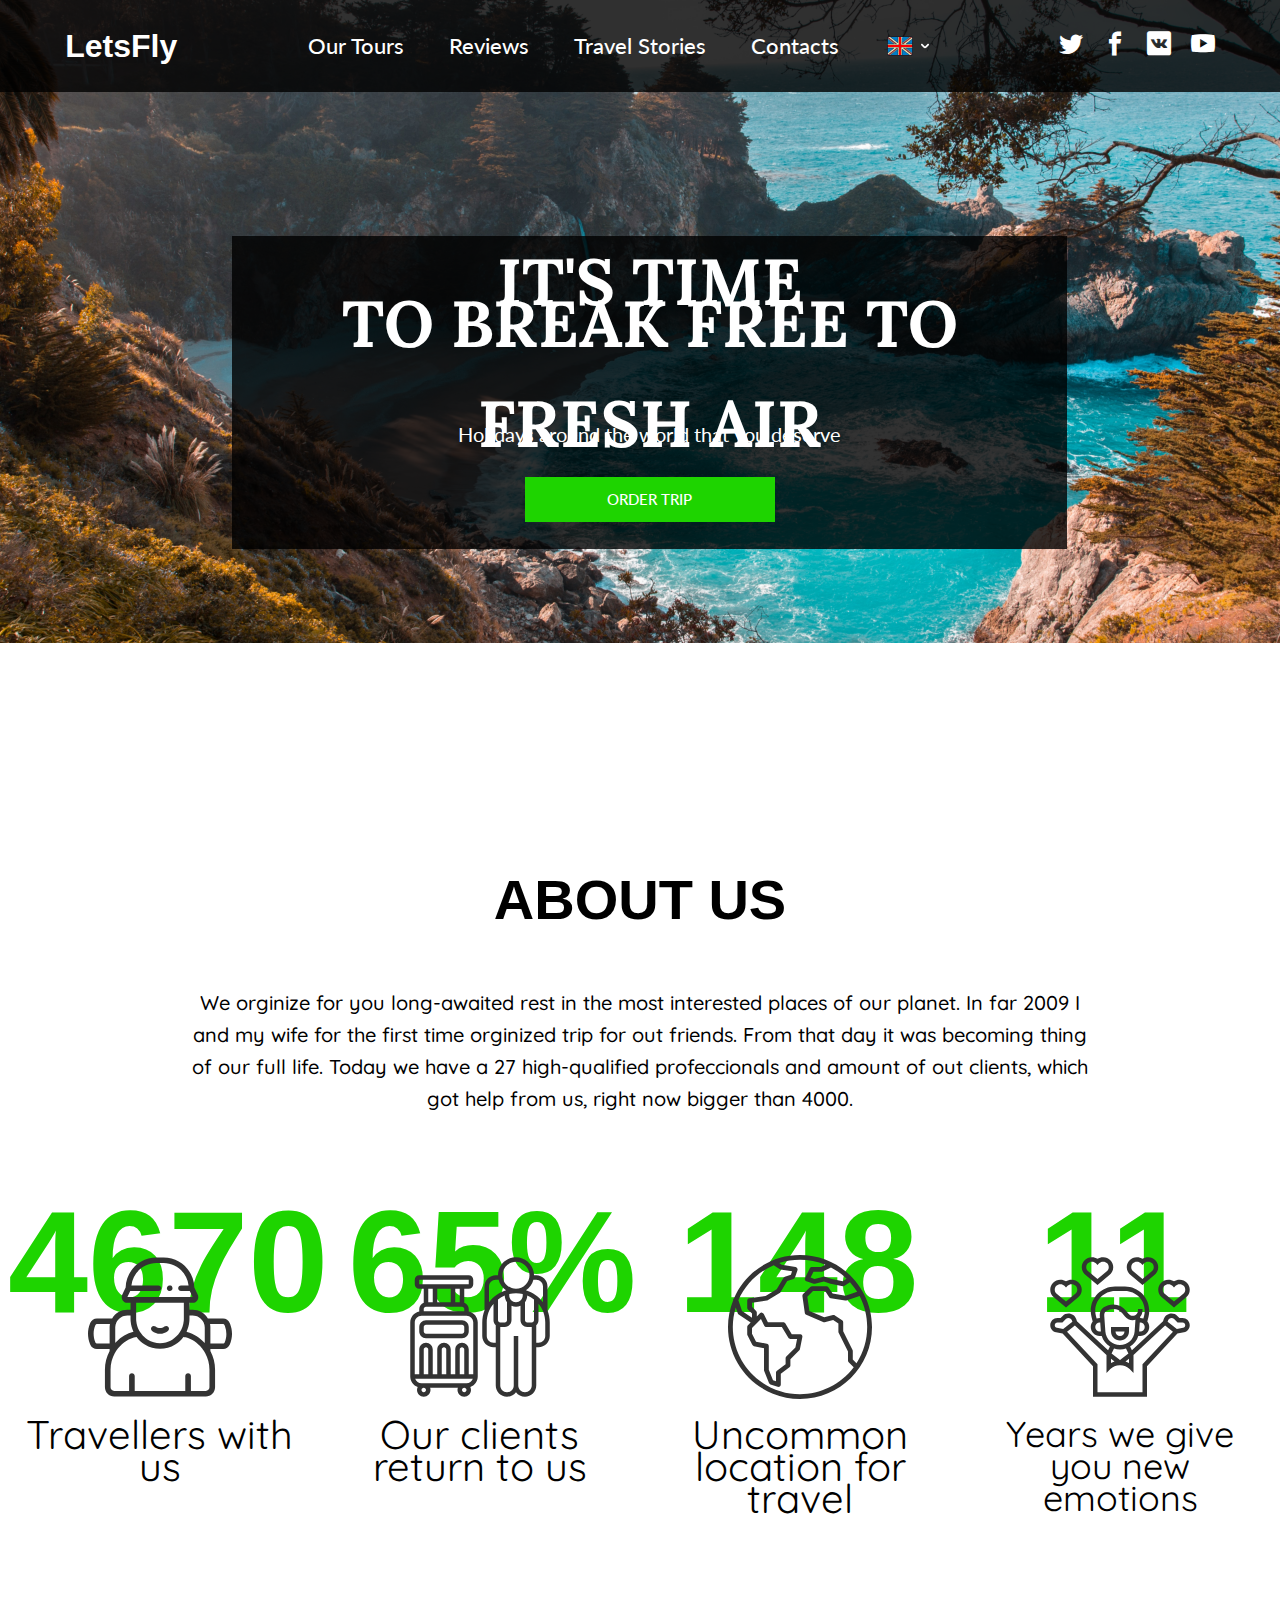
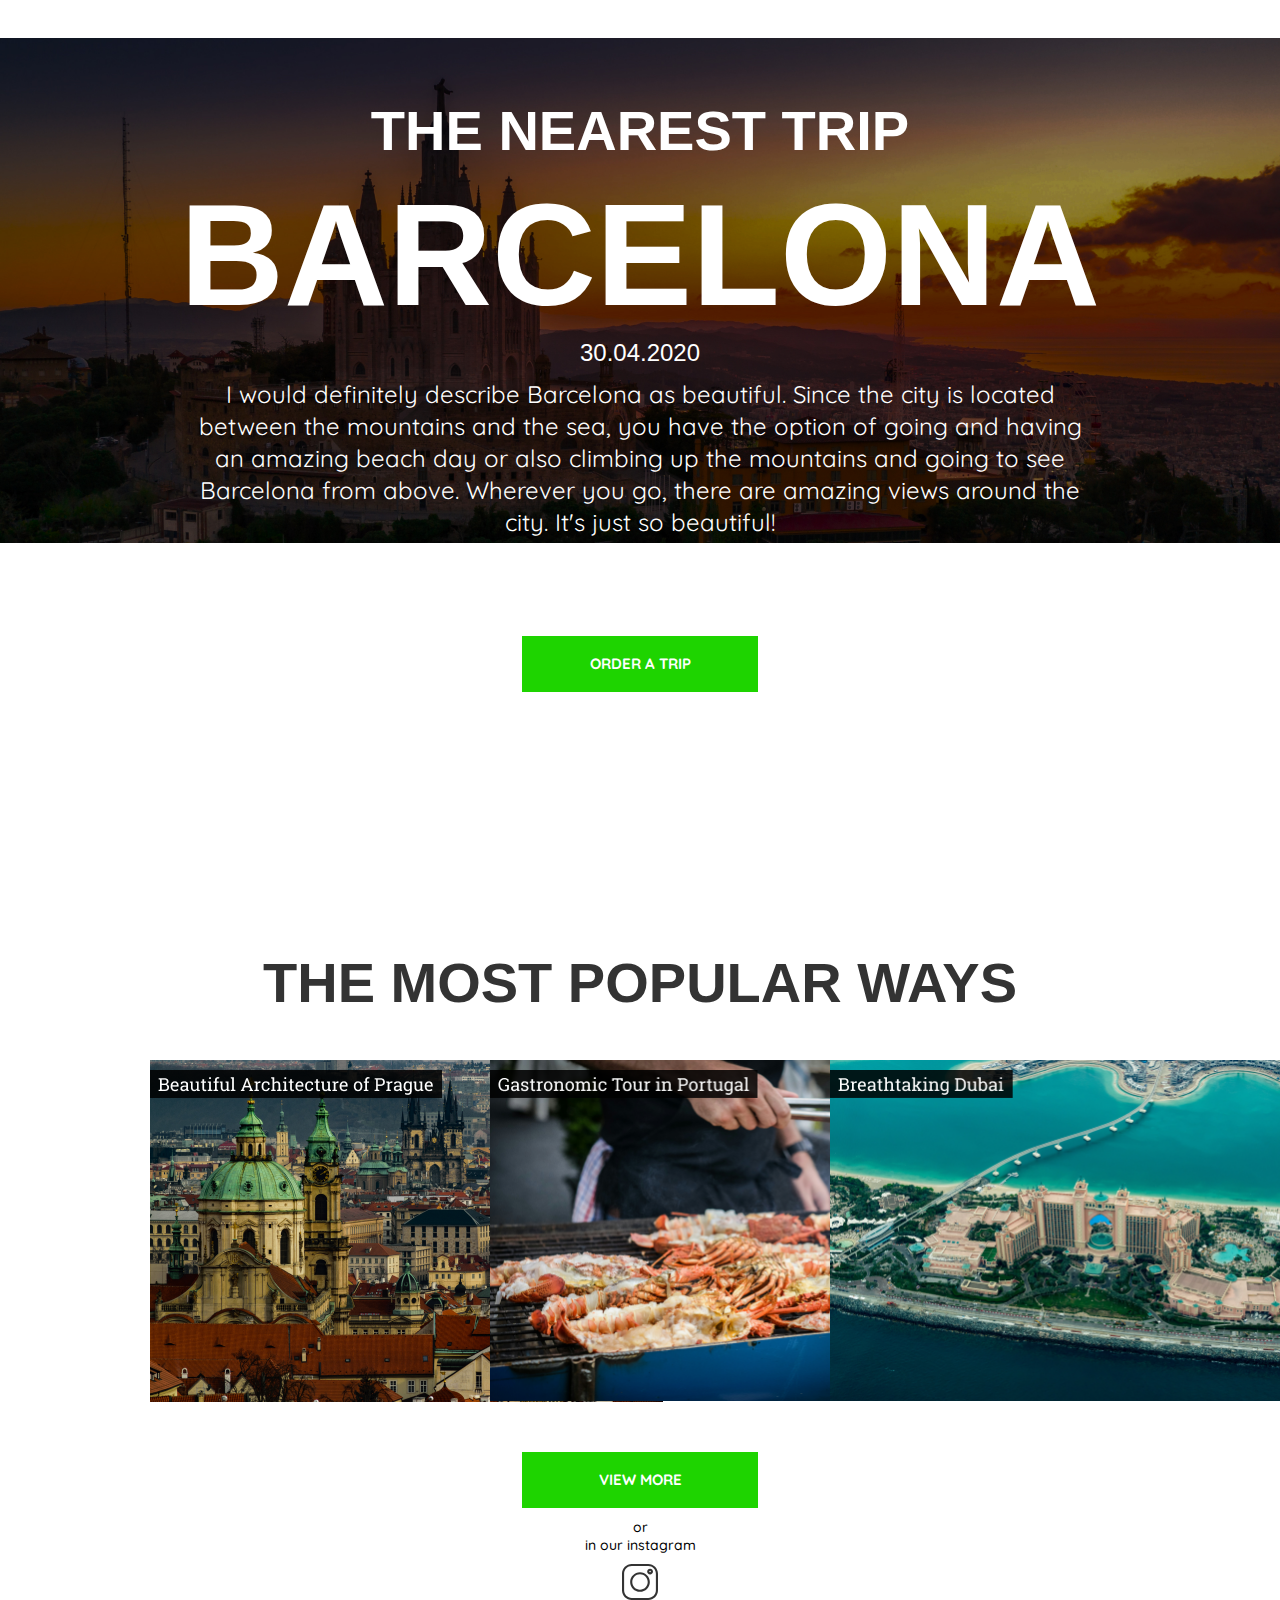
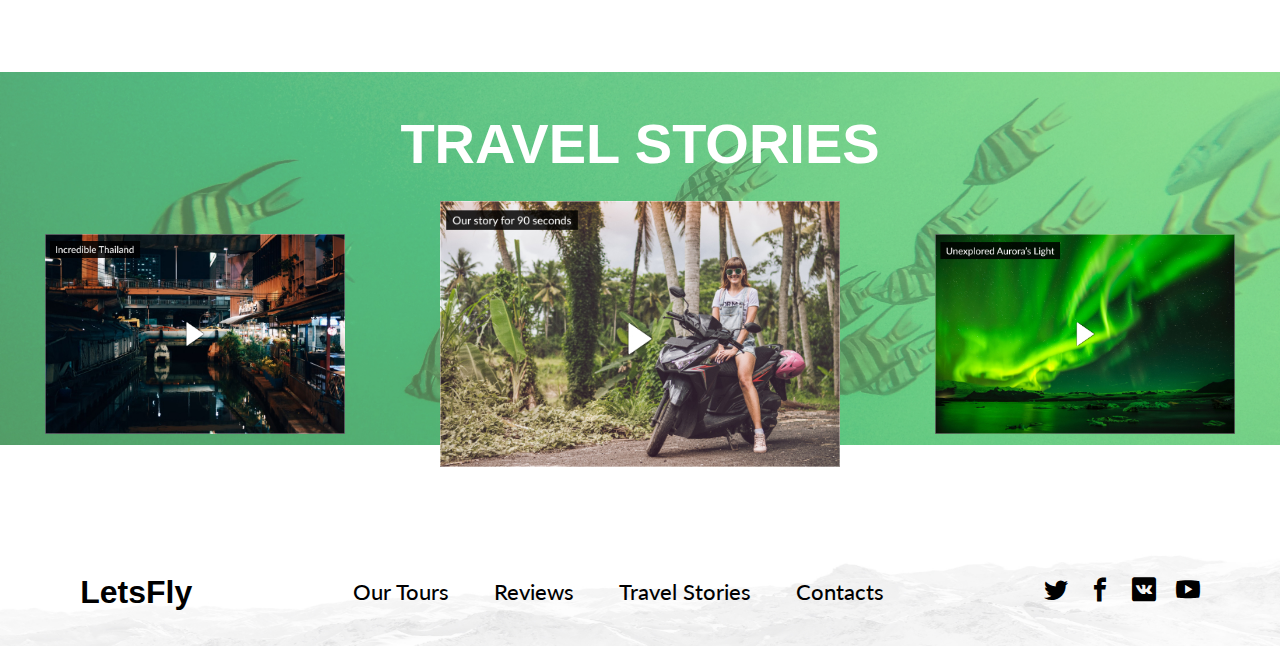
==== index.html @ 87c3d1b6 "HW13" ====
<!DOCTYPE html>
<html lang="en">
<head>
    <meta charset="UTF-8">
    <meta name="viewport" content="width=device-width, initial-scale=1.0">
    <title>Let'sFly</title>
    <link rel="stylesheet" href="./styles/style.css">
    <style></style>
</head>
<body>
    
<section class="bg-1">
    <header class="header menu">
        <h1 class="header_name name">LetsFly</h1>
        <nav class="header_nav nav"><menu>
                <li class="nav_link">Our Tours</li>
                <li class="nav_link">Reviews</li>
                <li class="nav_link">Travel Stories</li>
                <li class="nav_link">Contacts </li>
                <li class="nav_langBar langBar">
                    <img src="./imgs/2.1_icons8-great-britain-100.png" alt="EN">
                    <svg xmlns="http://www.w3.org/2000/svg" width="8" height="8" viewBox="0 0 8 8" fill="none">
                        <g clip-path="url(#clip0_14_31)">
                        <path d="M6.52475 2.09272L4.3166 4.30088C4.23199 4.38548 4.11954 4.43206 3.99996 4.43206C3.8804 4.43206 3.76795 4.38551 3.68338 4.30088L1.4752 2.09272C1.13766 1.75525 0.590581 1.75525 0.253106 2.09272C-0.0843687 2.43022 -0.0843687 2.97735 0.253106 3.31482L2.46129 5.52296C2.8723 5.934 3.41873 6.16039 4 6.16039C4.58126 6.16039 5.12769 5.934 5.53873 5.523L7.74689 3.31483C8.08436 2.97736 8.08436 2.43021 7.74689 2.09273C7.40939 1.75525 6.8622 1.75525 6.52475 2.09272Z" fill="white"/>
                        </g>
                        <defs>
                        <clipPath id="clip0_14_31">
                        <rect width="8" height="8" fill="white"/>
                        </clipPath>
                        </defs>
                        </svg>
                </li>
            </menu>
        </nav>
        <nav class="header_social social">
            <menu>
                <li class="social_link"><span class="icon-twitter"></span></li>
                <li class="social_link"><span class="icon-facebook"></span></li>
                <li class="social_link"><span class="icon-vk"></span></li>
                <li class="social_link"><span class="icon-play"></span></li>
            </menu>
        </nav>
    </header>

    <div class="second_box">
        <div class="second_box_container">
            <h2 class="second_box_container_title">It's time</h2>
            <h2 class="second_box_container_title h2">to break free to fresh air</h2>
            <p class="second_box_container_text">Holidays around the world that you deserve</p>
            <button class="second_box_container_btn">order trip</button>
        </div>
    </div>

</section>

<div class="about">
    <h2 class="about-title">About us</h2>
    <p class="about-text">We orginize for you long-awaited rest in the most interested places of our planet. In far 2009 I and my wife for the first time orginized trip for out friends. From that day it was becoming thing of our full life. Today we have a 27 high-qualified profeccionals and amount of out clients, which got help from us, right now bigger than 4000.</p>
    <div class="about-cards">
        <div class="about-cards card">
            <span class="card-svg svg1"><svg width="144" height="144" viewBox="0 0 144 144" fill="none" xmlns="http://www.w3.org/2000/svg">
                <g clip-path="url(#clip0_21_4)">
                <path d="M142.136 68.9962L141.805 68.1438C140.712 65.3192 138.049 63.4939 135.02 63.4939H119.879C116.701 58.1805 110.901 54.8344 104.631 54.8344H101.47V47.7075H104.777C106.679 47.7075 108.422 46.7485 109.441 45.1425C110.46 43.5366 110.584 41.5504 109.773 39.83L106.347 32.5566C106.002 15.8866 92.3355 2.43127 75.5842 2.43127H68.4188C51.6675 2.43127 38.0013 15.8863 37.6562 32.5563L34.2294 39.83C33.4189 41.5504 33.5429 43.5366 34.5619 45.1425C35.5806 46.7485 37.324 47.7075 39.2261 47.7075H42.5322V54.8344H39.3718C33.1011 54.8344 27.2991 58.1819 24.1233 63.4939H8.93181C5.95365 63.4939 3.30736 65.2795 2.19249 68.0363L2.01192 68.4801C-0.670641 75.1165 -0.670641 82.4259 2.01192 89.0632L2.18996 89.5028C3.3068 92.2644 5.95308 94.0489 8.93209 94.0489H21.6151V95.962C18.5503 101.713 16.9292 108.169 16.9292 114.686V132.287C16.9292 137.405 21.0931 141.569 26.211 141.569H43.907H100.095H117.791C122.909 141.569 127.073 137.405 127.073 132.287V114.686C127.073 108.169 125.452 101.713 122.387 95.962V94.0489H135.121C136.554 94.0489 137.943 93.6307 139.138 92.8395C140.332 92.0498 141.258 90.9326 141.818 89.6088C144.614 83.0073 144.727 75.6878 142.136 68.9962ZM101.471 63.7096V60.4586H104.631C109.338 60.4586 113.659 63.2182 115.642 67.4935C116.386 69.0905 116.763 70.8052 116.763 72.5906V87.9584C112.178 82.8942 105.869 78.6353 99.1395 76.9233C98.9347 76.871 98.7291 76.8209 98.523 76.7728C100.042 73.573 101.002 70.1108 101.333 66.58C101.425 65.6474 101.471 64.6816 101.471 63.7096ZM39.3845 42.0834L42.2434 36.0148H70.3957C71.9488 36.0148 73.2079 34.7557 73.2079 33.2026V33.2023C73.2076 31.6495 71.9488 30.3907 70.396 30.3907H43.43C44.8323 17.8432 55.5032 8.05544 68.4188 8.05544H75.5842C88.4998 8.05544 99.1704 17.8432 100.573 30.3907H92.9849C91.4318 30.3907 90.1729 31.6495 90.1729 33.2023V33.2026C90.1729 34.7557 91.4318 36.0148 92.9852 36.0148H101.76L104.619 42.0834H98.6591H45.3442H39.3845ZM95.8463 47.7075V57.6464V63.7093C95.8463 64.499 95.8089 65.2806 95.7344 66.0428C95.3561 70.0701 93.9816 73.9789 91.7558 77.3525C89.7949 80.3402 87.2654 82.8191 84.236 84.721C83.0747 85.4511 81.8603 86.067 80.6096 86.5688C79.7183 86.9262 78.8087 87.2261 77.8862 87.4679C73.8897 88.5156 69.6582 88.4756 65.6791 87.3487C63.617 86.7645 61.6229 85.8881 59.7644 84.7198C59.0439 84.2676 58.3537 83.7802 57.6905 83.2632C55.5665 81.6072 53.7381 79.6258 52.2368 77.3384C51.8931 76.8212 51.5618 76.2747 51.2513 75.7117C49.5894 72.7037 48.5853 69.4516 48.2666 66.0313C48.1932 65.2818 48.1558 64.5005 48.1558 63.7093V57.6464V47.7075H95.8463ZM27.2572 71.9246C27.3396 70.3783 27.71 68.8902 28.3626 67.4893C30.3437 63.2182 34.6651 60.4586 39.3721 60.4586H42.5325V63.7096C42.5325 64.6833 42.5789 65.6491 42.6689 66.5674C43.0011 70.1297 43.9438 73.5539 45.4752 76.77C39.0276 78.2648 33.0639 82.0114 28.4306 86.7018C28.3859 86.7471 28.342 86.7935 28.2976 86.8388C27.9502 87.194 27.608 87.5548 27.2733 87.9238C27.2623 87.9356 27.2508 87.9469 27.2401 87.959V72.5906H27.2395C27.2395 72.3676 27.2454 72.1454 27.2572 71.9246ZM21.8952 69.4516C21.873 69.5762 21.8502 69.7005 21.8308 69.8256C21.8021 70.0101 21.7785 70.1961 21.7554 70.382C21.7408 70.5009 21.7242 70.6193 21.7118 70.7389C21.6907 70.9442 21.6761 71.1506 21.662 71.3573C21.6553 71.4586 21.6452 71.5593 21.6401 71.6608C21.6244 71.9693 21.6154 72.2793 21.6154 72.5909V88.425H8.93181C8.25653 88.425 7.6569 88.0206 7.40377 87.3945L7.22602 86.9555C5.09274 81.6781 5.09274 75.8655 7.22321 70.5954L7.40377 70.1519C7.65774 69.5241 8.25737 69.1186 8.93181 69.1186H21.9526C21.9309 69.2291 21.9149 69.3408 21.8952 69.4516ZM117.791 135.945H102.908V121.069C102.908 119.516 101.649 118.257 100.095 118.257C98.5421 118.257 97.2832 119.516 97.2832 121.069V135.945H46.7195V121.069C46.7195 119.516 45.4606 118.257 43.9073 118.257C42.3539 118.257 41.095 119.516 41.095 121.069V135.945H26.2113C24.1944 135.945 22.5536 134.304 22.5536 132.287V114.686C22.5536 108.874 24.0507 103.117 26.8826 98.0396C27.0336 97.769 27.1875 97.5021 27.3385 97.2456C28.2228 95.7586 29.2187 94.3375 30.3006 93.0198C34.6896 87.6662 41.2289 83.0475 48.5619 81.8952C50.8052 84.9184 53.5609 87.4657 56.7733 89.4822C66.0245 95.2982 77.979 95.2982 87.2288 89.4834C90.4415 87.4662 93.1972 84.9192 95.4402 81.8966C96.2181 82.0195 96.9904 82.179 97.7507 82.3731C103.91 83.9405 109.685 88.1187 113.703 93.0201C114.023 93.4105 114.335 93.809 114.639 94.2143C115.548 95.431 116.38 96.7118 117.12 98.0379C119.952 103.117 121.449 108.874 121.449 114.686V132.287C121.449 134.304 119.808 135.945 117.791 135.945ZM136.64 87.4165C136.639 87.4167 136.639 87.4173 136.639 87.4179C136.512 87.7191 136.303 87.9719 136.034 88.1497C135.762 88.3297 135.447 88.4247 135.121 88.4247H122.388V72.5906C122.388 72.279 122.379 71.9691 122.363 71.6602C122.358 71.5582 122.348 71.4572 122.341 71.3556C122.327 71.1495 122.312 70.9436 122.291 70.7389C122.279 70.6176 122.262 70.4976 122.247 70.3769C122.224 70.1932 122.201 70.0099 122.172 69.8276C122.152 69.6994 122.129 69.5717 122.106 69.444C122.087 69.3354 122.071 69.226 122.05 69.1177H135.02C135.707 69.1177 136.312 69.5315 136.561 70.1755L136.892 71.0291C138.952 76.3481 138.862 82.1678 136.64 87.4165Z" fill="#333333"/>
                <path d="M84.4462 32.6537C84.2847 31.7922 83.6739 30.9791 82.7646 30.6065C82.5959 30.5361 82.4187 30.4827 82.2387 30.4461C80.9607 30.1888 79.6144 30.8599 79.0949 32.128C78.7276 33.0089 78.8367 34.0088 79.3536 34.7631C79.8304 35.4915 80.7053 36.0144 81.6905 36.0144C81.8733 36.0144 82.059 35.995 82.2387 35.9584C82.4187 35.9247 82.5959 35.8684 82.7646 35.7981C83.6635 35.4297 84.2802 34.6244 84.4462 33.754C84.4827 33.5714 84.5024 33.3861 84.5024 33.2035V33.2033V33.2019C84.5024 33.0193 84.4827 32.8337 84.4462 32.6537Z" fill="#333333"/>
                <path d="M80.3864 71.9681C79.4155 70.7553 77.6459 70.559 76.4337 71.5302C73.8234 73.6196 70.177 73.6196 67.5667 71.5302C66.3537 70.5593 64.5843 70.7556 63.614 71.9681C62.6437 73.1808 62.8397 74.9505 64.0522 75.9208C66.3922 77.7939 69.1963 78.7305 72.0003 78.7305C74.8044 78.7305 77.6088 77.7939 79.9485 75.9208C81.161 74.9502 81.357 73.1806 80.3864 71.9681Z" fill="#333333"/>
                </g>
                <defs>
                <clipPath id="clip0_21_4">
                <rect width="144" height="144" fill="white"/>
                </clipPath>
                </defs>
                </svg></span>
                
            <p class="about-cards text">Travellers with us</p> 
        </div>

        <div class="about-cards card">
            <span class="card-svg svg2"><svg width="144" height="144" viewBox="0 0 144 144" fill="none" xmlns="http://www.w3.org/2000/svg">
                <path d="M60.75 56.4772V54C60.75 51.0705 58.8623 48.5955 56.25 47.664V33.75H60.75C63.2318 33.75 65.25 31.7318 65.25 29.25V24.75C65.25 22.2682 63.2318 20.25 60.75 20.25H11.25C8.76825 20.25 6.75 22.2682 6.75 24.75V29.25C6.75 31.7318 8.76825 33.75 11.25 33.75H15.75V47.664C13.1377 48.5955 11.25 51.0705 11.25 54V56.4772C6.12225 57.5212 2.25 62.0662 2.25 67.5V121.5C2.25 126.367 5.37525 130.482 9.70875 132.046C9.27 132.941 9 133.936 9 135C9 138.721 12.0285 141.75 15.75 141.75C19.4715 141.75 22.5 138.721 22.5 135C22.5 134.208 22.338 133.456 22.086 132.75H49.9162C49.662 133.456 49.5 134.208 49.5 135C49.5 138.721 52.5285 141.75 56.25 141.75C59.9715 141.75 63 138.721 63 135C63 133.936 62.73 132.941 62.2912 132.046C66.6247 130.482 69.75 126.367 69.75 121.5V67.5C69.75 62.0662 65.8778 57.5212 60.75 56.4772ZM51.75 47.25H47.25V33.75H51.75V47.25ZM42.75 33.75V47.25H29.25V33.75H42.75ZM11.25 24.75H60.75L60.7523 29.25H11.25V24.75ZM24.75 33.75V47.25H20.25V33.75H24.75ZM18 51.75H54C55.2397 51.75 56.25 52.758 56.25 54V56.25H15.75V54C15.75 52.758 16.7603 51.75 18 51.75ZM13.5 60.75H15.75H56.25H58.5C62.2215 60.75 65.25 63.7785 65.25 67.5V119.25H60.75V94.5C60.75 90.7785 57.7215 87.75 54 87.75C50.2785 87.75 47.25 90.7785 47.25 94.5V119.25H42.75V94.5C42.75 90.7785 39.7215 87.75 36 87.75C32.2785 87.75 29.25 90.7785 29.25 94.5V119.25H24.75V94.5C24.75 90.7785 21.7215 87.75 18 87.75C14.2785 87.75 11.25 90.7785 11.25 94.5V119.25H6.75V67.5C6.75 63.7785 9.7785 60.75 13.5 60.75ZM56.25 119.25H51.75V94.5C51.75 93.258 52.7603 92.25 54 92.25C55.2397 92.25 56.25 93.258 56.25 94.5V119.25ZM38.25 119.25H33.75V94.5C33.75 93.258 34.7603 92.25 36 92.25C37.2397 92.25 38.25 93.258 38.25 94.5V119.25ZM20.25 119.25H15.75V94.5C15.75 93.258 16.7603 92.25 18 92.25C19.2397 92.25 20.25 93.258 20.25 94.5V119.25ZM18 135C18 136.242 16.9897 137.25 15.75 137.25C14.5103 137.25 13.5 136.242 13.5 135C13.5 133.758 14.5103 132.75 15.75 132.75C16.9897 132.75 18 133.758 18 135ZM56.25 137.25C55.0103 137.25 54 136.242 54 135C54 133.758 55.0103 132.75 56.25 132.75C57.4897 132.75 58.5 133.758 58.5 135C58.5 136.242 57.4897 137.25 56.25 137.25ZM58.5 128.25H13.5C10.5705 128.25 8.0955 126.362 7.164 123.75H64.8338C63.9045 126.362 61.4295 128.25 58.5 128.25Z" fill="#333333"/>
                <path d="M18 83.25H54C57.7215 83.25 60.75 80.2215 60.75 76.5V72C60.75 68.2785 57.7215 65.25 54 65.25H18C14.2785 65.25 11.25 68.2785 11.25 72V76.5C11.25 80.2215 14.2785 83.25 18 83.25ZM15.75 72C15.75 70.758 16.7603 69.75 18 69.75H54C55.2397 69.75 56.25 70.758 56.25 72V76.5C56.25 77.742 55.2397 78.75 54 78.75H18C16.7603 78.75 15.75 77.742 15.75 76.5V72Z" fill="#333333"/>
                <path d="M139.5 55.4827V31.5C139.5 25.2967 134.453 20.25 128.25 20.25H126C126 10.3253 117.925 2.25 108 2.25C98.0753 2.25 90 10.3253 90 20.25H87.75C81.5468 20.25 76.5 25.2967 76.5 31.5V55.4827C75.069 59.2223 74.25 63.2632 74.25 67.5V81C74.25 87.2032 79.2968 92.25 85.5 92.25H87.75V130.5C87.75 136.703 92.7967 141.75 99 141.75C102.692 141.75 105.948 139.937 108 137.18C110.052 139.937 113.308 141.75 117 141.75C123.203 141.75 128.25 136.703 128.25 130.5V92.25H130.5C136.703 92.25 141.75 87.2032 141.75 81V67.5C141.75 63.2632 140.931 59.2223 139.5 55.4827ZM128.25 24.75C131.972 24.75 135 27.7785 135 31.5V47.3355C130.768 41.6835 124.835 37.3747 117.934 35.2463C121.581 32.823 124.281 29.1015 125.408 24.75H128.25ZM126 65.25C126 66.492 124.99 67.5 123.75 67.5H119.25C118.01 67.5 117 66.492 117 65.25V47.1802C118.393 45.3083 119.248 43.0133 119.25 40.5068C121.689 41.526 123.948 42.8827 126 44.4937V65.25ZM90 65.25V44.4915C92.052 42.8828 94.311 41.526 96.75 40.5045C96.7523 43.011 97.605 45.306 99 47.178V65.25C99 66.492 97.9897 67.5 96.75 67.5H92.25C91.0103 67.5 90 66.492 90 65.25ZM101.25 40.5V39.0668C103.421 38.5515 105.674 38.25 108 38.25C110.326 38.25 112.579 38.5515 114.75 39.0668V40.5C114.75 44.2215 111.722 47.25 108 47.25C104.278 47.25 101.25 44.2215 101.25 40.5ZM108 6.75C115.445 6.75 121.5 12.8048 121.5 20.25C121.5 27.6952 115.445 33.75 108 33.75C100.555 33.75 94.5 27.6952 94.5 20.25C94.5 12.8048 100.555 6.75 108 6.75ZM81 31.5C81 27.7785 84.0285 24.75 87.75 24.75H90.5918C91.719 29.1015 94.4167 32.823 98.0662 35.2463C91.1655 37.3747 85.2323 41.6813 81 47.3355V31.5ZM85.5 87.75C81.7785 87.75 78.75 84.7215 78.75 81V67.5C78.75 60.4103 81.288 53.9055 85.5 48.8363V65.25C85.5 67.2367 86.3798 69.0075 87.75 70.245V87.75H85.5ZM123.75 130.5C123.75 134.221 120.722 137.25 117 137.25C113.278 137.25 110.25 134.221 110.25 130.5V81H105.75V130.5C105.75 134.221 102.722 137.25 99 137.25C95.2785 137.25 92.25 134.221 92.25 130.5V72H96.75C100.472 72 103.5 68.9715 103.5 65.25V50.796C104.882 51.4035 106.398 51.75 108 51.75C109.602 51.75 111.118 51.4035 112.5 50.796V65.25C112.5 68.9715 115.528 72 119.25 72H123.75V130.5ZM137.25 81C137.25 84.7215 134.222 87.75 130.5 87.75H128.25V70.245C129.62 69.0098 130.5 67.2367 130.5 65.25V48.8363C134.712 53.9055 137.25 60.4103 137.25 67.5V81Z" fill="#333333"/>
                </svg></span>
                
            <p class="about-cards text">Our clients return to us</p> 
        </div>

        <div class="about-cards card">
            <span class="card-svg svg3"><svg width="144" height="144" viewBox="0 0 144 144" fill="none" xmlns="http://www.w3.org/2000/svg">
                <g clip-path="url(#clip0_24_45)">
                <path d="M72.0255 0.0150154C43.2165 0.0108163 17.1795 17.1831 5.84038 43.6667L4.94297 43.9643L5.29089 45.008C-9.6388 81.8302 8.10821 123.783 44.9303 138.713C53.5304 142.2 62.7238 143.99 72.0042 143.985C111.76 143.991 143.994 111.767 144 72.0108C144.006 32.2547 111.782 0.0207142 72.0255 0.0150154ZM128.49 108.294L124.793 104.6V95.995C124.797 95.6237 124.715 95.2566 124.553 94.9224L115.195 76.2327V67.201C115.195 66.399 114.795 65.6497 114.127 65.2046L106.929 60.4056C106.365 60.0289 105.667 59.9086 105.009 60.0745L96.1936 62.2772L81.3862 55.9234L79.3491 41.6511L84.9951 36.0075H97.115L101.194 42.1382C101.562 42.6895 102.143 43.0641 102.797 43.1724L117.194 45.5719C117.58 45.6367 117.975 45.6052 118.346 45.4807L131.605 41.0609C142.727 62.4029 141.537 88.0719 128.49 108.294ZM118.593 23.6597L114.691 26.2607L103.814 24.0844L96.7574 21.7353C96.3255 21.5886 95.8606 21.57 95.4185 21.6825L86.4972 23.9116L82.586 22.6087L85.4846 16.8115H93.5997C93.9719 16.8118 94.339 16.7257 94.6723 16.5596L102.975 12.4084C108.692 15.3928 113.952 19.1816 118.593 23.6597ZM45.7225 10.1721L51.4813 14.0113C51.7644 14.1997 52.0841 14.3256 52.4195 14.3808L64.0475 16.3196L62.9125 19.7149L56.8538 21.7377C56.3112 21.9183 55.8508 22.2866 55.5556 22.7767L48.6643 34.2607L37.5954 40.9025L21.2788 43.2324C20.0961 43.3995 19.2167 44.4112 19.2152 45.6055V52.804C19.2152 53.4405 19.4683 54.0506 19.9182 54.5005L24.0142 58.5964V62.7188L14.0323 56.0625L10.4114 45.2C17.3004 29.4593 29.9269 16.9339 45.7225 10.1721ZM38.8911 88.8445L28.0454 86.673L24.0142 78.6322V72.9934L32.9547 64.0529L36.2636 70.6731C36.6701 71.4865 37.5018 72.0003 38.4112 72H53.8496L60.3498 82.8338C60.7835 83.5557 61.564 83.9972 62.4062 83.9975H69.0768L67.3972 92.4126L58.3126 101.497C57.8618 101.947 57.6081 102.557 57.6072 103.194V109.192L48.969 115.671C48.3649 116.124 48.0092 116.835 48.0092 117.591V126.258L45.0242 125.269L40.8107 114.73V91.196C40.811 90.0557 40.0084 89.0725 38.8911 88.8445ZM31.6782 125.731C9.05421 108.758 -0.513498 79.4313 7.74798 52.3817L9.74197 58.3613C9.90993 58.8673 10.2417 59.3031 10.685 59.5994L22.6465 67.5729L19.9182 70.3036C19.4683 70.7535 19.2152 71.3635 19.2152 72V79.1985C19.2149 79.5707 19.301 79.9379 19.4671 80.2711L24.2661 89.8691C24.5985 90.532 25.2184 91.0041 25.9458 91.148L36.0237 93.1612V115.191C36.0234 115.496 36.0813 115.798 36.1941 116.081L40.9931 128.079C41.2558 128.734 41.7939 129.241 42.464 129.463L49.6625 131.863C49.903 131.944 50.1549 131.986 50.4087 131.988C51.7338 131.988 52.8082 130.913 52.8082 129.588V118.79L61.4464 112.312C62.0505 111.858 62.4062 111.147 62.4062 110.392V104.187L71.3011 95.292C71.6356 94.9569 71.8635 94.5301 71.9562 94.0658L74.3557 82.0683C74.6155 80.7687 73.7726 79.5048 72.473 79.245C72.3185 79.2141 72.1617 79.1985 72.0042 79.1985H63.7643L57.2641 68.3648C56.8304 67.6428 56.0499 67.2013 55.2077 67.201H39.8941L35.7717 58.9299C35.4265 58.2395 34.7703 57.7572 34.0081 57.6342C33.2463 57.5025 32.4685 57.7539 31.9277 58.3061L28.8132 61.4086V57.603C28.8132 56.9665 28.56 56.3565 28.1101 55.9066L24.0142 51.8106V47.6859L38.7519 45.5815C39.0684 45.5356 39.3728 45.4271 39.6469 45.2624L51.6444 38.0639C51.981 37.8617 52.2629 37.5798 52.4651 37.2433L59.2077 26.0064L65.5639 23.8852C66.2817 23.6498 66.845 23.0868 67.0804 22.3688L69.4799 15.1703C69.8956 13.912 69.2127 12.5548 67.9544 12.1391C67.8384 12.1007 67.7193 12.0713 67.5987 12.0509L53.7104 9.73539L51.2701 8.10853C66.3699 3.19375 82.7243 3.80203 97.4173 9.82417L93.0334 12.0125H84.0017C83.0878 12.0074 82.2507 12.5221 81.8421 13.3394L77.0431 22.9374C76.452 24.1234 76.934 25.5643 78.1199 26.1555C78.221 26.2059 78.3254 26.2491 78.4324 26.2847L85.631 28.6842C86.0629 28.8309 86.5278 28.8495 86.9699 28.737L95.8912 26.5079L102.427 28.6842C102.521 28.7178 102.617 28.7436 102.715 28.761L114.713 31.1605C115.337 31.2877 115.986 31.1599 116.515 30.8054L121.976 27.163C124.664 30.1566 127.079 33.384 129.194 36.8065L117.388 40.7417L104.606 38.611L100.383 32.2763C99.9404 31.6125 99.1965 31.2124 98.3987 31.2085H84.0017C83.3652 31.2085 82.7551 31.4617 82.3052 31.9116L75.1068 39.1101C74.5723 39.6443 74.3206 40.3992 74.4277 41.1472L76.8272 57.9437C76.9481 58.7743 77.4939 59.4812 78.2669 59.8082L95.0634 67.0067C95.5445 67.2151 96.0814 67.258 96.5895 67.129L105.158 64.9863L110.396 68.4847V76.799C110.392 77.1703 110.474 77.5375 110.636 77.8716L119.994 96.5613V105.593C119.994 106.229 120.247 106.84 120.697 107.289L125.717 112.312C103.455 141.985 61.3519 147.994 31.6782 125.731Z" fill="#333333"/>
                </g>
                <defs>
                <clipPath id="clip0_24_45">
                <rect width="144" height="144" fill="white"/>
                </clipPath>
                </defs>
                </svg></span>
                
            <p class="about-cards text3">Uncommon location for travel</p> 
        </div>

        <div class="about-cards card">
            <span class="card-svg svg4"><svg width="144" height="144" viewBox="0 0 144 144" fill="none" xmlns="http://www.w3.org/2000/svg">
                <path d="M72 85.5C76.9635 85.5 81 81.4635 81 76.5V72H63V76.5C63 81.4635 67.0365 85.5 72 85.5ZM76.5 76.5C76.5 78.9818 74.4818 81 72 81C69.5182 81 67.5 78.9818 67.5 76.5H76.5Z" fill="#333333"/>
                <path d="M49.5 29.9295L61.6905 19.7708C63.9517 17.8852 65.25 15.1132 65.25 12.168C65.25 9.5265 64.2218 7.0425 62.3408 5.15925C60.4643 3.28275 57.9713 2.25 55.3185 2.25H54.9315C52.974 2.25 51.102 2.8125 49.5 3.86325C47.898 2.8125 46.026 2.25 44.0685 2.25H43.6815C41.0287 2.25 38.5358 3.28275 36.6458 5.1705C34.7783 7.04025 33.75 9.5265 33.75 12.168C33.75 15.1155 35.0483 17.8852 37.3095 19.7708L49.5 29.9295ZM39.8408 8.343C40.8668 7.31475 42.2325 6.75 43.6815 6.75H44.0685C45.5198 6.75 46.8832 7.31475 47.9092 8.343L49.5 9.9315L51.0908 8.343C52.1168 7.31475 53.4825 6.75 54.9315 6.75H55.3185C56.7698 6.75 58.1333 7.31475 59.1683 8.34975C60.1875 9.37125 60.75 10.728 60.75 12.168C60.75 13.7745 60.0435 15.2865 58.8082 16.3147L49.5 24.0705L40.1918 16.3147C38.9565 15.2865 38.25 13.7745 38.25 12.168C38.25 10.728 38.8125 9.37125 39.8408 8.343Z" fill="#333333"/>
                <path d="M18 52.4295L30.1905 42.2708C32.4517 40.3853 33.75 37.6132 33.75 34.668C33.75 32.0265 32.7218 29.5425 30.8407 27.6593C28.9642 25.7828 26.4713 24.75 23.8185 24.75H23.4315C21.474 24.75 19.602 25.3125 18 26.3633C16.398 25.3125 14.526 24.75 12.5685 24.75H12.1815C9.52875 24.75 7.03575 25.7828 5.14575 27.6705C3.27825 29.5403 2.25 32.0265 2.25 34.668C2.25 37.6155 3.54825 40.3853 5.8095 42.2708L18 52.4295ZM8.34075 30.843C9.36675 29.8148 10.7325 29.25 12.1815 29.25H12.5685C14.0197 29.25 15.3833 29.8148 16.4093 30.843L18 32.4315L19.5907 30.843C20.6167 29.8148 21.9825 29.25 23.4315 29.25H23.8185C25.2698 29.25 26.6332 29.8148 27.6682 30.8498C28.6875 31.8713 29.25 33.228 29.25 34.668C29.25 36.2745 28.5435 37.7865 27.3083 38.8147L18 46.5705L8.69175 38.8147C7.4565 37.7865 6.75 36.2745 6.75 34.668C6.75 33.228 7.3125 31.8713 8.34075 30.843Z" fill="#333333"/>
                <path d="M94.5 29.9295L106.69 19.7708C108.952 17.8852 110.25 15.1132 110.25 12.168C110.25 9.5265 109.222 7.0425 107.341 5.15925C105.464 3.28275 102.971 2.25 100.318 2.25H99.9315C97.974 2.25 96.102 2.8125 94.5 3.86325C92.898 2.8125 91.026 2.25 89.0685 2.25H88.6815C86.0288 2.25 83.5357 3.28275 81.6457 5.1705C79.7782 7.04025 78.75 9.5265 78.75 12.168C78.75 15.1155 80.0483 17.8852 82.3095 19.7708L94.5 29.9295ZM84.8408 8.343C85.8668 7.31475 87.2325 6.75 88.6815 6.75H89.0685C90.5197 6.75 91.8832 7.31475 92.9092 8.343L94.5 9.9315L96.0908 8.343C97.1168 7.31475 98.4825 6.75 99.9315 6.75H100.318C101.77 6.75 103.133 7.31475 104.168 8.34975C105.188 9.37125 105.75 10.728 105.75 12.168C105.75 13.7745 105.044 15.2865 103.808 16.3147L94.5 24.0705L85.1917 16.3147C83.9565 15.2865 83.25 13.7745 83.25 12.168C83.25 10.728 83.8125 9.37125 84.8408 8.343Z" fill="#333333"/>
                <path d="M113.81 42.2708L126 52.4295L138.19 42.2708C140.452 40.3853 141.75 37.6132 141.75 34.668C141.75 32.0265 140.722 29.5425 138.841 27.6593C136.964 25.7828 134.471 24.75 131.818 24.75H131.432C129.474 24.75 127.602 25.3125 126 26.3633C124.398 25.3125 122.526 24.75 120.568 24.75H120.182C117.529 24.75 115.036 25.7828 113.146 27.6705C111.278 29.5403 110.25 32.0265 110.25 34.668C110.25 37.6132 111.548 40.3853 113.81 42.2708ZM116.341 30.843C117.367 29.8148 118.733 29.25 120.182 29.25H120.568C122.02 29.25 123.383 29.8148 124.409 30.843L126 32.4315L127.591 30.843C128.617 29.8148 129.983 29.25 131.432 29.25H131.818C133.27 29.25 134.633 29.8148 135.668 30.8498C136.688 31.8713 137.25 33.228 137.25 34.668C137.25 36.2745 136.544 37.7865 135.308 38.8147L126 46.5705L116.692 38.8147C115.456 37.7865 114.75 36.2745 114.75 34.668C114.75 33.228 115.313 31.8713 116.341 30.843Z" fill="#333333"/>
                <path d="M134.554 63H131.432L129.332 60.9007C127.784 59.3527 125.725 58.5 123.536 58.5C120.004 58.5 116.879 60.7522 115.76 64.1047L115.047 66.2445L83.916 95.301L82.071 91.6087C85.9388 89.2013 88.8975 85.4527 90.2858 81.0023H92.25C97.2135 81.0023 101.25 76.9657 101.25 72.0023C101.25 69.921 100.51 68.0265 99.3195 66.4987L100.528 61.677C101.007 59.7465 101.25 57.7665 101.25 55.7865C101.25 42.3945 90.3555 31.5 76.9635 31.5H67.0365C53.6445 31.5 42.75 42.3945 42.75 55.7865C42.75 57.7643 42.993 59.7465 43.4745 61.677L44.6805 66.4942C43.4902 68.0243 42.75 69.9188 42.75 72C42.75 76.9635 46.7865 81 51.75 81H53.7165C55.1048 85.4505 58.0612 89.2013 61.9312 91.6065L60.0863 95.2987L28.953 66.2445L28.2397 64.1025C27.1215 60.7522 23.9963 58.5 20.4638 58.5C18.2745 58.5 16.2157 59.3527 14.6678 60.9007L12.5685 63H9.4455C5.47875 63 2.25 66.2287 2.25 70.1955C2.25 73.6133 4.68225 76.581 8.0325 77.2515L14.598 78.5632L45 111.137V141.75H99V111.137L129.402 78.5632L135.967 77.2515C139.318 76.581 141.75 73.6133 141.75 70.1955C141.75 66.2287 138.521 63 134.554 63ZM63 103.682L66.5438 106.517C65.313 106.886 64.1205 107.361 63 107.991V103.682ZM92.25 76.5H91.1295L91.773 67.5H92.25C94.7318 67.5 96.75 69.5182 96.75 72C96.75 74.4818 94.7318 76.5 92.25 76.5ZM47.25 72C47.25 69.5182 49.2682 67.5 51.75 67.5H52.227L52.8682 76.5H51.75C49.2682 76.5 47.25 74.4818 47.25 72ZM51.75 59.8612V60.3923C51.75 60.687 51.7612 60.9795 51.7837 61.2653L51.9075 63H51.75C50.6362 63 49.581 63.2295 48.5933 63.6007L47.8395 60.588C47.448 59.0152 47.25 57.3998 47.25 55.7865C47.25 44.8763 56.1263 36 67.0365 36H76.9635C87.8738 36 96.75 44.8763 96.75 55.7865C96.75 57.3975 96.552 59.0152 96.1605 60.5858L95.4068 63.6007C94.4212 63.2295 93.3637 63 92.25 63H92.0947L92.1848 61.7377C93.6292 60.0255 94.5 57.8137 94.5 55.4017V54H90V55.4017C90 58.3515 87.6015 60.75 84.6517 60.75C83.0182 60.75 81.4973 60.0188 80.478 58.7408L77.8118 55.4108C74.8057 51.6555 70.3237 49.5 65.511 49.5H65.25C61.8615 49.5 58.5788 50.4945 55.7573 52.3733C53.2485 54.0473 51.75 56.8462 51.75 59.8612ZM57.3705 76.3785L56.2703 60.939C56.2568 60.7568 56.25 60.5745 56.25 60.3923V59.8612C56.25 58.3537 56.9993 56.9543 58.2548 56.1173C60.3315 54.7335 62.7525 54 65.25 54H65.511C68.9467 54 72.1485 55.539 74.295 58.2233L76.9613 61.5533C78.84 63.9023 81.6435 65.25 84.6517 65.25C85.6237 65.25 86.5643 65.1082 87.4508 64.845L86.6295 76.3785C86.0827 84.0172 79.6568 90 72 90C64.3433 90 57.9172 84.0172 57.3705 76.3785ZM72 94.5C74.088 94.5 76.0995 94.1423 77.9917 93.5123L80.424 98.379L72 105.118L63.576 98.379L66.0083 93.5123C67.9005 94.1423 69.912 94.5 72 94.5ZM81 103.682V107.991C79.8795 107.361 78.687 106.886 77.4562 106.517L81 103.682ZM6.75 70.1955C6.75 68.7105 7.95825 67.5 9.4455 67.5H14.4315L17.8492 64.0823C18.5468 63.3848 19.476 63 20.4638 63C22.0568 63 23.4675 64.017 23.9737 65.5267L24.372 66.7215L15.165 74.088L8.919 72.8393C7.66125 72.5873 6.75 71.4757 6.75 70.1955ZM94.5 109.363V137.25H49.5V109.363L19.053 76.7407L26.8875 70.4722L58.5 99.9788V117.934L62.3408 114.091C64.818 111.614 68.1097 110.25 71.613 110.25H72.387C75.8903 110.25 79.1842 111.614 81.6592 114.091L85.5 117.934V99.9788L117.112 70.4722L124.947 76.7407L94.5 109.363ZM135.083 72.8393L128.837 74.088L119.63 66.7215L120.029 65.529C120.533 64.017 121.943 63 123.536 63C124.522 63 125.453 63.3848 126.151 64.0823L129.568 67.5H134.554C136.042 67.5 137.25 68.7105 137.25 70.1955C137.25 71.4757 136.339 72.5873 135.083 72.8393Z" fill="#333333"/>
                </svg></span>
                
            <p class="about-cards text4">Years we give you new emotions</p> 
        </div>
    </div>
</div>

<div class="fourth_box">
    <div class="fourth_box_cont">
        <div class="fourth_box_cont_txt">
            <p class=fourth_box_cont_txt_txt1>the nearest trip</p>
            <p class=fourth_box_cont_txt_txt2>BARCELONA</p>
            <p class=fourth_box_cont_txt_txt3>30.04.2020</p>
            <p class=fourth_box_cont_txt_txt4>I would definitely describe Barcelona as beautiful. Since the city is located between the mountains and the sea, you have the option of going and having an amazing beach day or also climbing up the mountains and going to see Barcelona from above. Wherever you go, there are amazing views around the city. It's just so beautiful!</p>
            <p class=fourth_box_cont_txt_line></p>
            <p class=fourth_box_cont_txt_txt5>discount 50% until 25 of March</p>
            <button class="fourth_box_cont_txt_btn">ORDER A TRIP</p>
        </div>
    </div>
</div>

<div class="fifth_box">
    <div class="fifth_box_cont">
        <div class="fifth_box_cont_title">the most popular ways</div>
        <div class="fifth_box_cont_img">
            <img src="./imgs/5.1_Img.png" alt="5.1" class="fifth_box_cont_img_img1">
            <img src="./imgs/5.2_Img.png" alt="5.2" class="fifth_box_cont_img_img2">
            <img src="./imgs/5.3_Img.png" alt="5.3" class="fifth_box_cont_img_img3">
            
        </div>
        <button class="fifth_box_cont_btn">VIEW MORE</button>
        <div class="fifth_box_cont_txt">or <br>in our instagram</div>
        <img src="./imgs/5.4_icon.svg" alt="5.4" class="fifth_box_cont_icon">
    </div>
</div>

<div class="sixth_box">
    <div class="sixth_box_cont">
        <div class="sixth_box_cont title">travel stories</div>
        <div class="sixth_box_cont images">
            <img src="./imgs/6.2_Img.jpg" alt="6.2" class="images_img1">
            <img src="./imgs/6.3_Img.jpg" alt="6.3" class="images_img2">
            <img src="./imgs/6.4_img.jpg" alt="6.4" class="images_img3">
        </div>
    </div>
</div>

<footer class="footer menu">
    <h1 class="footer_name name">LetsFly</h1>
    <nav class="footer_nav nav"><menu>
            <li class="nav_link">Our Tours</li>
            <li class="nav_link">Reviews</li>
            <li class="nav_link">Travel Stories</li>
            <li class="nav_link">Contacts </li>
            
        </menu>
    </nav>
    <nav class="footer_social social">
        <menu>
            <li class="social_link"><span class="icon-twitter"></span></li>
            <li class="social_link"><span class="icon-facebook"></span></li>
            <li class="social_link"><span class="icon-vk"></span></li>
            <li class="social_link"><span class="icon-play"></span></li>
        </menu>
    </nav>
</footer>
</body>
</html>
---- styles/style.css ----
@import url("https://fonts.googleapis.com/css2?family=Lato:wght@400;900&family=Lora:wght@700&family=Quicksand:wght@400;500;700&family=Roboto+Slab:wght@400;700&display=swap");
@font-face {
  font-family: "icomoon";
  src: url("../fonts/icomoon.eot?esbxzk");
  src: url("../fonts/icomoon.eot?esbxzk#iefix") format("embedded-opentype"), url("../fonts/icomoon.ttf?esbxzk") format("truetype"), url("../fonts/icomoon.woff?esbxzk") format("woff"), url("../fonts/icomoon.svg?esbxzk#icomoon") format("svg");
  font-weight: normal;
  font-style: normal;
  font-display: block;
}
[class^=icon-], [class*=" icon-"] {
  /* use !important to prevent issues with browser extensions that change fonts */
  font-family: "icomoon" !important;
  font-style: normal;
  font-weight: normal;
  font-variant: normal;
  text-transform: none;
  line-height: 1;
  /* Better Font Rendering =========== */
  -webkit-font-smoothing: antialiased;
  -moz-osx-font-smoothing: grayscale;
}

.icon-play:before {
  content: "\e912";
}

.icon-facebook:before {
  content: "\ea90";
}

.icon-twitter:before {
  content: "\ea96";
}

.icon-vk:before {
  content: "\ea98";
}

* {
  text-decoration: none;
  list-style-type: none;
  color: #000;
  margin: 0;
  padding: 0;
}

.bg-1 {
  background: no-repeat url(../imgs/1.1_Img.jpg);
  background-size: 100%;
}

.menu {
  padding: 30px 0;
  display: flex;
  align-items: center;
  justify-content: space-around;
  gap: 0;
  flex-direction: row;
}

.header {
  background-color: rgba(0, 0, 0, 0.8);
}
.header_name {
  color: #fff;
}
.header_nav li {
  color: #fff;
  font-family: "Lato", sans-serif;
  font-style: normal;
  font-size: 22px;
  line-height: 26px;
  font-weight: 500;
}
.header_social span {
  color: #fff;
}

.second_box {
  padding: 144px 213px 170px 232px;
}
.second_box_container {
  background-color: rgba(0, 0, 0, 0.8);
  display: grid;
  grid-template-rows: 92px 92px 29px 100px;
  justify-items: center;
  align-items: center;
}
.second_box_container_title {
  font-family: "Lora", serif;
  font-style: normal;
  font-size: 65px;
  line-height: 100px;
  font-weight: 700;
  text-align: center;
  text-transform: uppercase;
  color: #fff;
}
.second_box_container_text {
  font-family: "Lato", sans-serif;
  font-style: normal;
  font-size: 20px;
  line-height: 29px;
  font-weight: 400;
  color: #fff;
}
.second_box_container_btn {
  height: 45px;
  width: 250px;
  background-color: #1ed400;
  color: #fff;
  font-family: "Lato", sans-serif;
  font-style: normal;
  font-size: 15px;
  line-height: 19px;
  font-weight: 500;
  text-transform: uppercase;
  border: 0px;
}

.about {
  padding: 144px 0 124px 0;
  display: flex;
  align-items: center;
  justify-content: center;
  gap: 50px;
  flex-direction: column;
}
.about-title {
  font-family: "RobotoSlab", sans-serif;
  font-style: normal;
  font-size: 56px;
  line-height: 74px;
  font-weight: 700;
  text-transform: uppercase;
}
.about-text {
  font-family: "Quicksand", sans-serif;
  font-style: normal;
  font-size: 20px;
  line-height: 32px;
  font-weight: 500;
  width: 70%;
  text-align: center;
  margin-bottom: 90px;
}
.about-cards {
  display: flex;
  align-items: center;
  justify-content: space-around;
  gap: none;
  flex-direction: row;
  width: 100%;
  align-items: flex-start;
}
.about-cards .card {
  display: flex;
  align-items: center;
  flex-direction: column;
  gap: 15px;
}
.about-cards .card .card-svg {
  position: relative;
}
.about-cards .card .card-svg::before {
  position: absolute;
  z-index: -1;
  top: -75px;
  font-family: "RobotoSlab", sans-serif;
  font-style: normal;
  font-size: 144px;
  line-height: none;
  font-weight: 700;
  color: #1ed400;
}
.about-cards .card-svg.svg1::before {
  content: "4670";
  left: -80px;
}
.about-cards .card-svg.svg2::before {
  content: "65%";
  left: -60px;
}
.about-cards .card-svg.svg3::before {
  content: "148";
  left: -50px;
}
.about-cards .card-svg.svg4::before {
  content: "11";
  left: -10px;
}
.about-cards p.text {
  font-family: "Quicksand", sans-serif;
  font-style: normal;
  font-size: 40px;
  line-height: 32px;
  font-weight: 400;
  text-align: center;
  width: 84%;
}
.about-cards p.text3 {
  font-family: "Quicksand", sans-serif;
  font-style: normal;
  font-size: 40px;
  line-height: 32px;
  font-weight: 400;
  text-align: center;
  width: 90%;
}
.about-cards p.text4 {
  font-family: "Quicksand", sans-serif;
  font-style: normal;
  font-size: 36px;
  line-height: 32px;
  font-weight: 400;
  text-align: center;
  width: 80%;
}

.fourth_box {
  background: no-repeat url(../imgs/4.1_Img.jpg);
  padding: 56px 0px 130px 0;
  background-size: 120%;
}
@media (min-height: 800px) {
  .fourth_box {
    background-size: 100%;
  }
}
.fourth_box_cont_txt {
  display: grid;
  grid-template-rows: repeat(7, minmax(18px, auto));
  justify-items: center;
  text-align: center;
  grid-gap: 16px;
}
.fourth_box_cont_txt_txt1 {
  font-family: "RobotoSlab", sans-serif;
  font-style: normal;
  font-size: 56px;
  line-height: 74px;
  font-weight: 700;
  text-transform: uppercase;
  color: #fff;
}
.fourth_box_cont_txt_txt2 {
  font-family: "RobotoSlab", sans-serif;
  font-style: normal;
  font-size: 144px;
  line-height: 144px;
  font-weight: 700;
  text-transform: uppercase;
  color: #fff;
}
.fourth_box_cont_txt_txt3 {
  font-family: "RobotoSlab", sans-serif;
  font-style: normal;
  font-size: 24px;
  line-height: 18px;
  font-weight: 500;
  color: #fff;
}
.fourth_box_cont_txt_txt4 {
  font-family: "Quicksand", sans-serif;
  font-style: normal;
  font-size: 24px;
  line-height: 32px;
  font-weight: 400;
  color: #fff;
  width: 70%;
}
.fourth_box_cont_txt_line {
  height: 3px;
  width: 300px;
  background-color: #fff;
}
.fourth_box_cont_txt_txt5 {
  font-family: "Quicksand", sans-serif;
  font-style: normal;
  font-size: 28px;
  line-height: 32px;
  font-weight: 500;
  text-transform: uppercase;
  color: #fff;
}
.fourth_box_cont_txt_btn {
  height: 56px;
  width: 236px;
  background-color: #1ed400;
  color: #fff;
  text-transform: uppercase;
  font-family: "Quicksand", sans-serif;
  font-style: normal;
  font-size: 15px;
  line-height: 18px;
  font-weight: 700;
  border: 0px;
}

.fifth_box {
  padding: 124px 150px 72px 150px;
}
.fifth_box_cont {
  display: grid;
  grid-template-rows: repeat(5, minmax(36px, auto));
  align-items: center;
  justify-items: center;
}
.fifth_box_cont_title {
  font-family: "RobotoSlab", sans-serif;
  font-style: normal;
  font-size: 56px;
  line-height: 74px;
  font-weight: 700;
  color: #333;
  text-transform: uppercase;
  margin-bottom: 40px;
}
.fifth_box_cont_img {
  display: grid;
  grid-template-columns: repeat(3, minmax(1px, auto));
  grid-column-gap: 40px;
  margin-bottom: 50px;
}
.fifth_box_cont_img_img1, .fifth_box_cont_img_img2, .fifth_box_cont_img_img3 {
  width: 400px;
}
@media (min-height: 750px) {
  .fifth_box_cont_img_img1, .fifth_box_cont_img_img2, .fifth_box_cont_img_img3 {
    width: 513px;
  }
}
.fifth_box_cont_btn {
  height: 56px;
  width: 236px;
  background-color: #1ed400;
  color: #fff;
  text-transform: uppercase;
  font-family: "Quicksand", sans-serif;
  font-style: normal;
  font-size: 15px;
  line-height: 18px;
  font-weight: 700;
  border: 0px;
  margin-bottom: 10px;
}
.fifth_box_cont_txt {
  font-family: "Quicksand", sans-serif;
  font-style: normal;
  font-size: 14px;
  line-height: 18px;
  font-weight: 500;
  text-align: center;
  margin-bottom: 10px;
}

.sixth_box {
  background: no-repeat url(../imgs/6.1_img.jpg);
  background-size: 100%;
  padding: 35px 0px 45px 0;
}
.sixth_box_cont {
  display: flex;
  align-items: center;
  justify-content: center;
  gap: 20px;
  flex-direction: column;
}
.sixth_box_cont .title {
  font-family: "RobotoSlab", sans-serif;
  font-style: normal;
  font-size: 56px;
  line-height: 74px;
  font-weight: 700;
  text-transform: uppercase;
  color: #fff;
  text-align: center;
}
.sixth_box_cont .images {
  display: flex;
  align-items: center;
  justify-content: space-around;
  gap: 95px;
  flex-direction: row;
}
.sixth_box_cont .images_img1 {
  width: 300px;
}
.sixth_box_cont .images_img2 {
  width: 400px;
}
.sixth_box_cont .images_img3 {
  width: 300px;
}

.footer {
  background: no-repeat url(../imgs/7.1_Img-bg.jpg);
  background-size: 100%;
  min-height: 100px;
}
.footer_name {
  color: #000;
}
.footer_nav li {
  color: #000;
}
.footer_social span {
  color: #000;
}

.name {
  font-family: "RobotoSlab", sans-serif;
  font-style: normal;
  font-size: 32px;
  line-height: 32px;
  font-weight: 700;
}

.nav menu {
  display: flex;
  align-items: center;
  justify-content: center;
  gap: 45px;
  flex-direction: row;
}
.nav_link {
  font-family: "Lato", sans-serif;
  font-style: normal;
  font-size: 22px;
  line-height: 26px;
  font-weight: 500;
}

.langBar {
  display: flex;
  align-items: center;
  justify-content: center;
  gap: 5px;
  flex-direction: row;
}
.langBar svg {
  fill: #fff;
}

.social menu {
  display: flex;
  align-items: center;
  justify-content: center;
  gap: 20px;
  flex-direction: row;
}
.social_link {
  font-size: 24px;
}/*# sourceMappingURL=style.css.map */
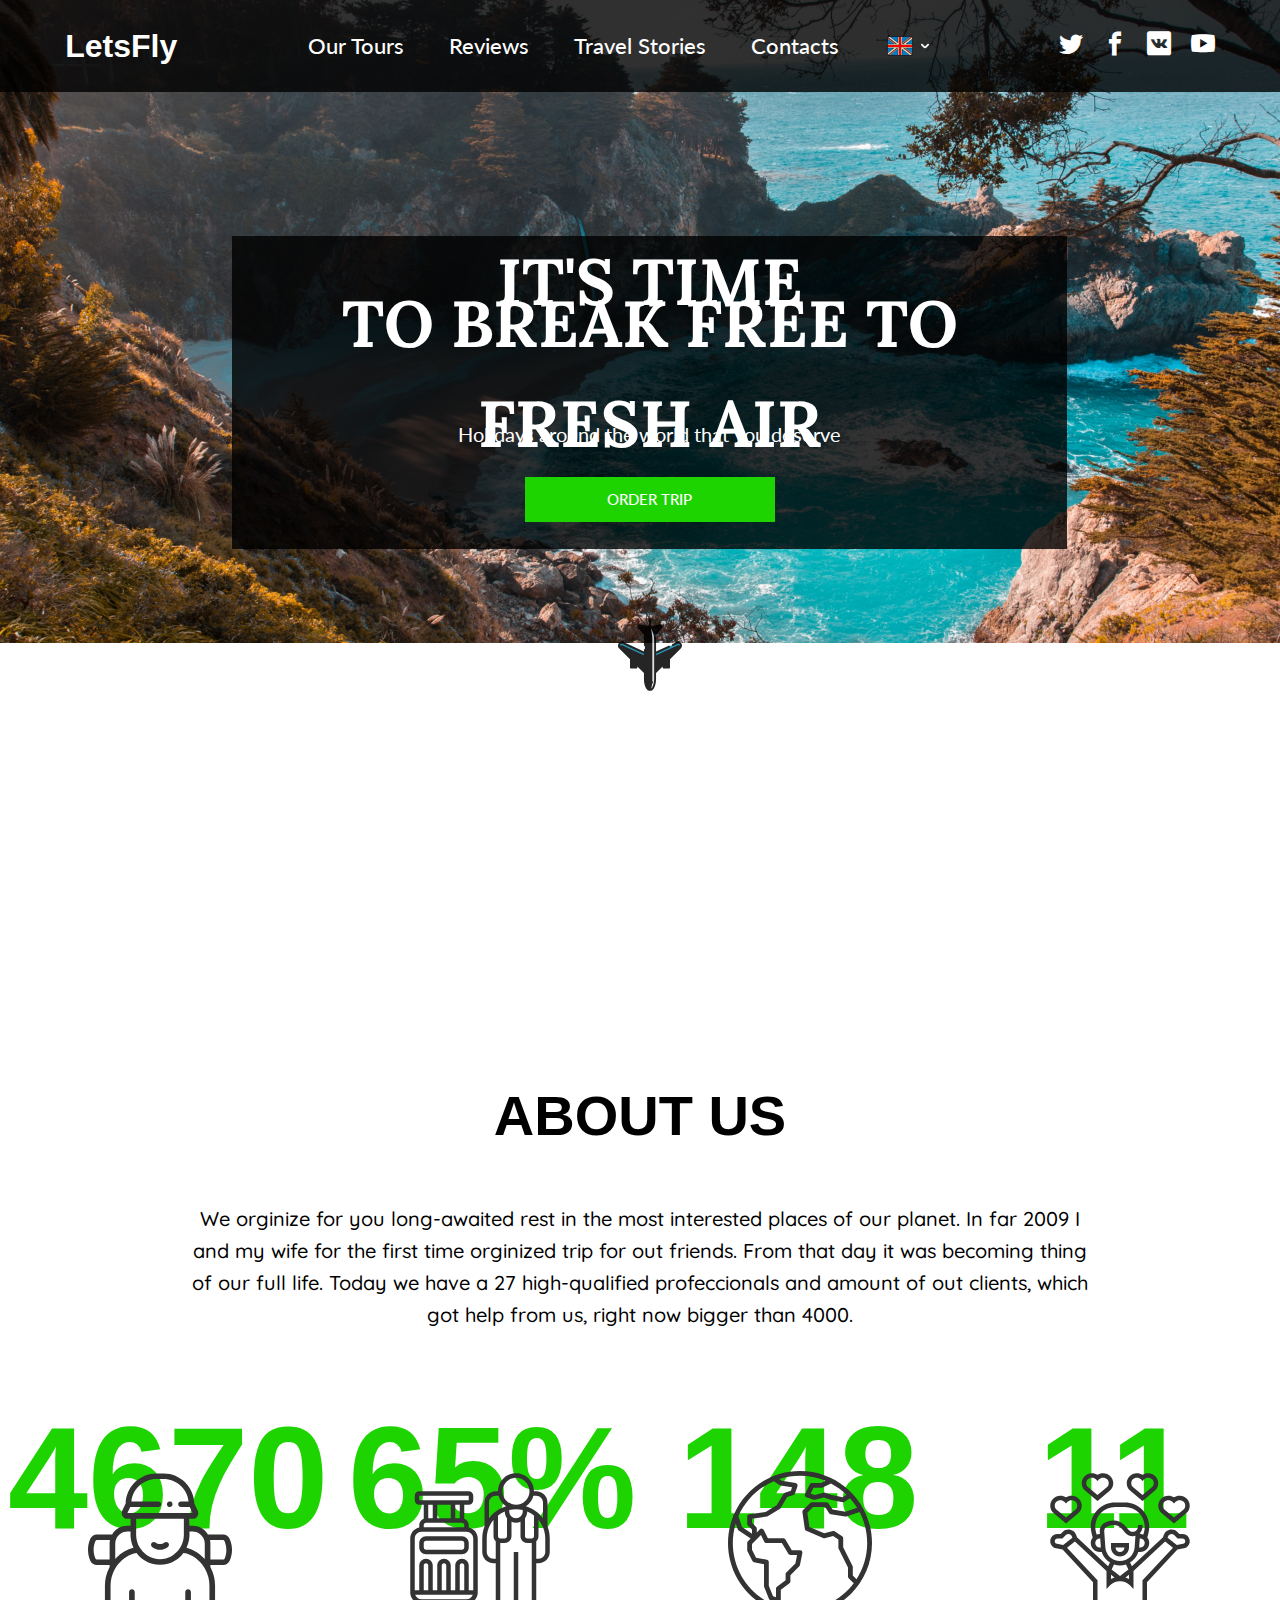
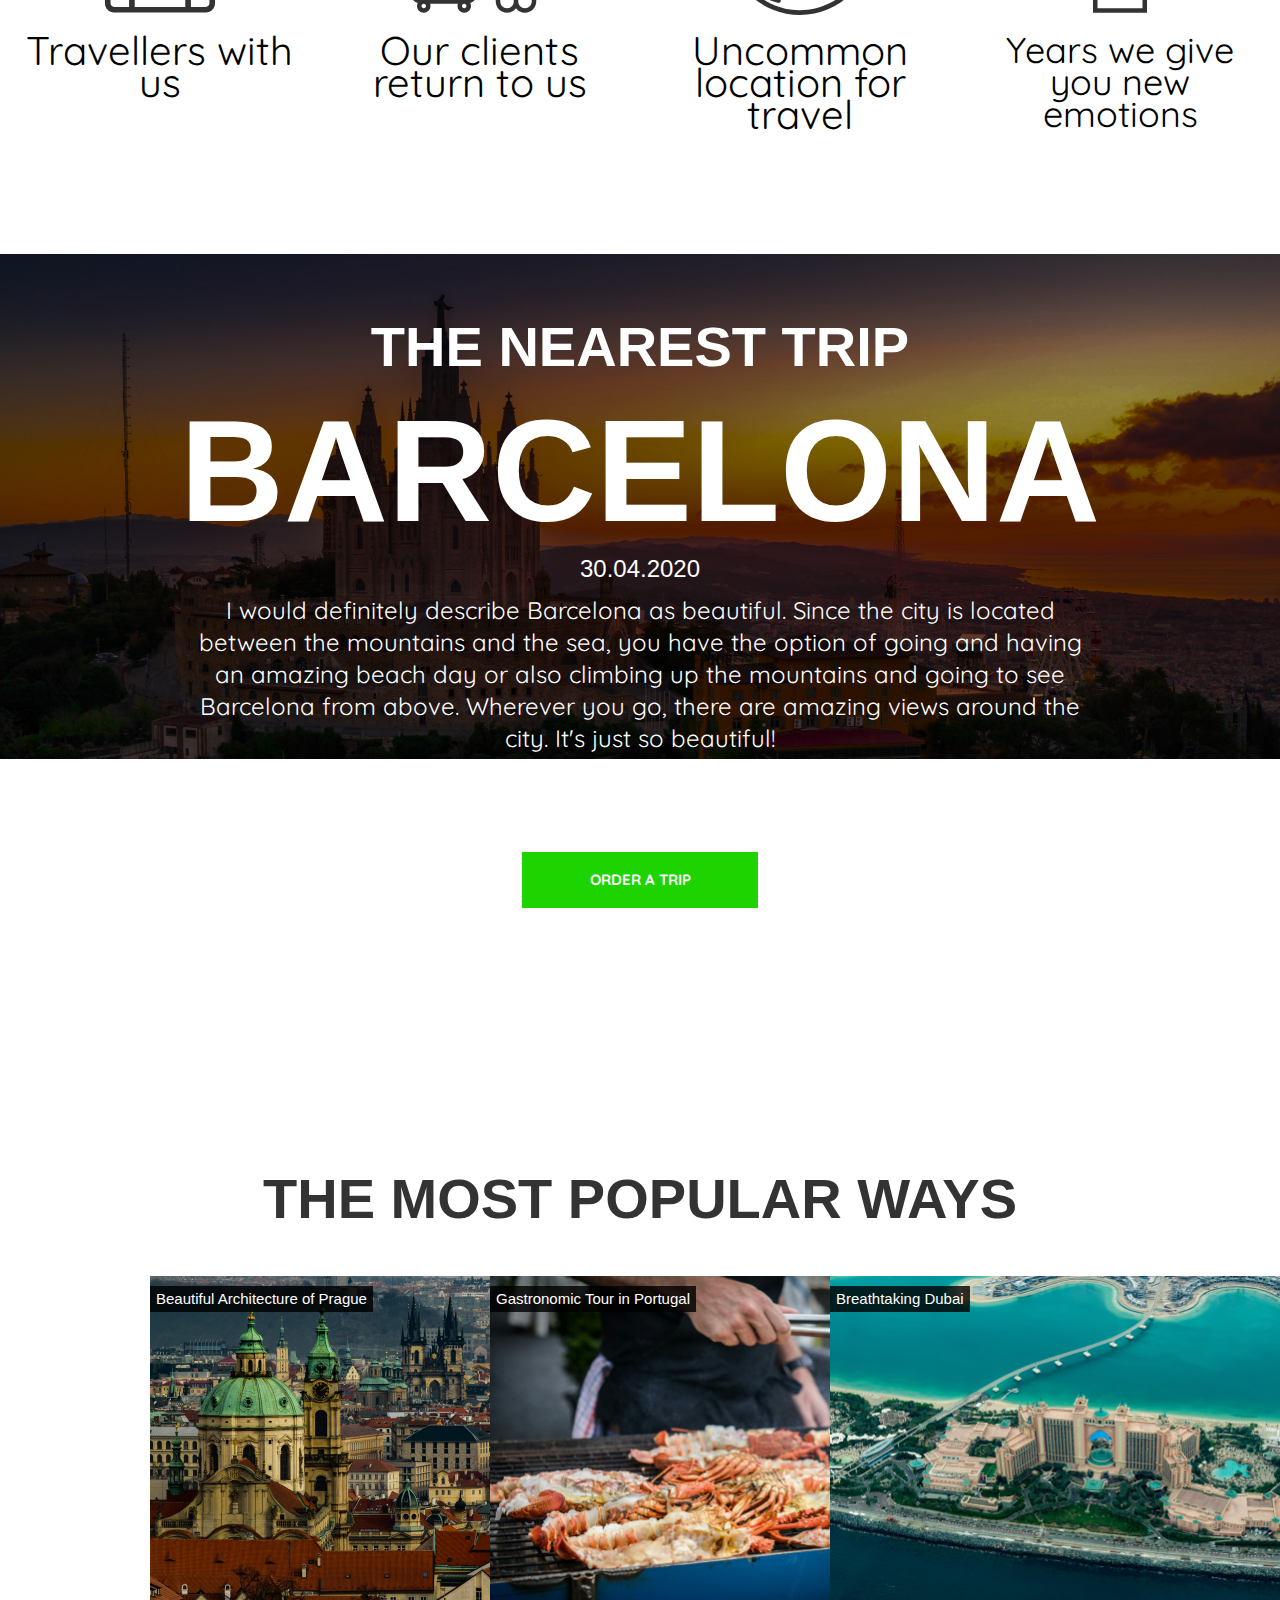
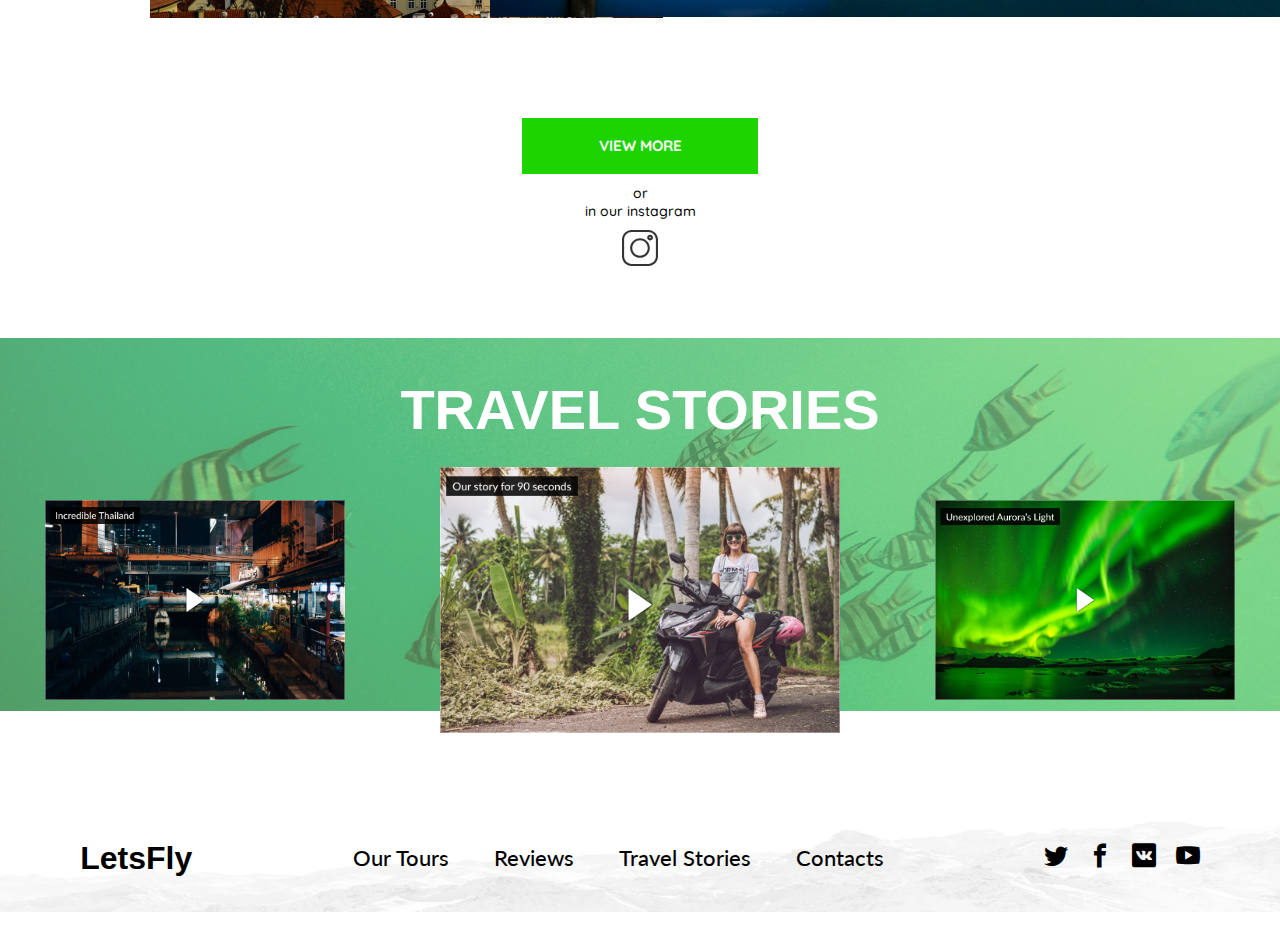
==== commit 0c63dac4: "hw13_1" ====
--- a/index.html
+++ b/index.html
@@ -49,7 +49,10 @@
             <p class="second_box_container_text">Holidays around the world that you deserve</p>
             <button class="second_box_container_btn">order trip</button>
         </div>
+        <img src="./imgs/2.2_icon_fly.svg" alt="fly">
     </div>
+
+
 
 </section>
 
@@ -131,10 +134,10 @@
 <div class="fifth_box">
     <div class="fifth_box_cont">
         <div class="fifth_box_cont_title">the most popular ways</div>
-        <div class="fifth_box_cont_img">
-            <img src="./imgs/5.1_Img.png" alt="5.1" class="fifth_box_cont_img_img1">
-            <img src="./imgs/5.2_Img.png" alt="5.2" class="fifth_box_cont_img_img2">
-            <img src="./imgs/5.3_Img.png" alt="5.3" class="fifth_box_cont_img_img3">
+        <div class="fifth_box_cont_img  ">
+            <div class="fifth_box_cont_img images1"><img src="./imgs/5.1_Img.jpg" alt="5.1" class="fifth_box_cont_img_img1"><p>Beautiful Architecture of Prague</p></div> 
+            <div class="fifth_box_cont_img images2"><img src="./imgs/5.2_Img.png" alt="5.2" class="fifth_box_cont_img_img2"><p>Gastronomic Tour in Portugal</p></div>
+            <div class="fifth_box_cont_img images3"><img src="./imgs/5.3_Img.png" alt="5.3" class="fifth_box_cont_img_img3"><p>Breathtaking Dubai</p></div>
             
         </div>
         <button class="fifth_box_cont_btn">VIEW MORE</button>
--- a/styles/style.css
+++ b/styles/style.css
@@ -117,6 +117,12 @@
   text-transform: uppercase;
   border: 0px;
 }
+.second_box img {
+  position: relative;
+  margin: 70px auto;
+  left: 50%;
+  transform: translateX(-50%);
+}
 
 .about {
   padding: 144px 0 124px 0;
@@ -330,6 +336,51 @@
     width: 513px;
   }
 }
+.fifth_box_cont_img .images1 {
+  position: relative;
+}
+.fifth_box_cont_img .images1 p {
+  position: absolute;
+  font-family: "RobotoSlab", sans-serif;
+  font-style: normal;
+  font-size: 15px;
+  line-height: 18px;
+  font-weight: 400;
+  padding: 4px 6px;
+  color: #fff;
+  background-color: rgba(0, 0, 0, 0.8);
+  top: 10px;
+}
+.fifth_box_cont_img .images2 {
+  position: relative;
+}
+.fifth_box_cont_img .images2 p {
+  position: absolute;
+  font-family: "RobotoSlab", sans-serif;
+  font-style: normal;
+  font-size: 15px;
+  line-height: 18px;
+  font-weight: 400;
+  padding: 4px 6px;
+  color: #fff;
+  background-color: rgba(0, 0, 0, 0.8);
+  top: 10px;
+}
+.fifth_box_cont_img .images3 {
+  position: relative;
+}
+.fifth_box_cont_img .images3 p {
+  position: absolute;
+  font-family: "RobotoSlab", sans-serif;
+  font-style: normal;
+  font-size: 15px;
+  line-height: 18px;
+  font-weight: 400;
+  padding: 4px 6px;
+  color: #fff;
+  background-color: rgba(0, 0, 0, 0.8);
+  top: 10px;
+}
 .fifth_box_cont_btn {
   height: 56px;
   width: 236px;
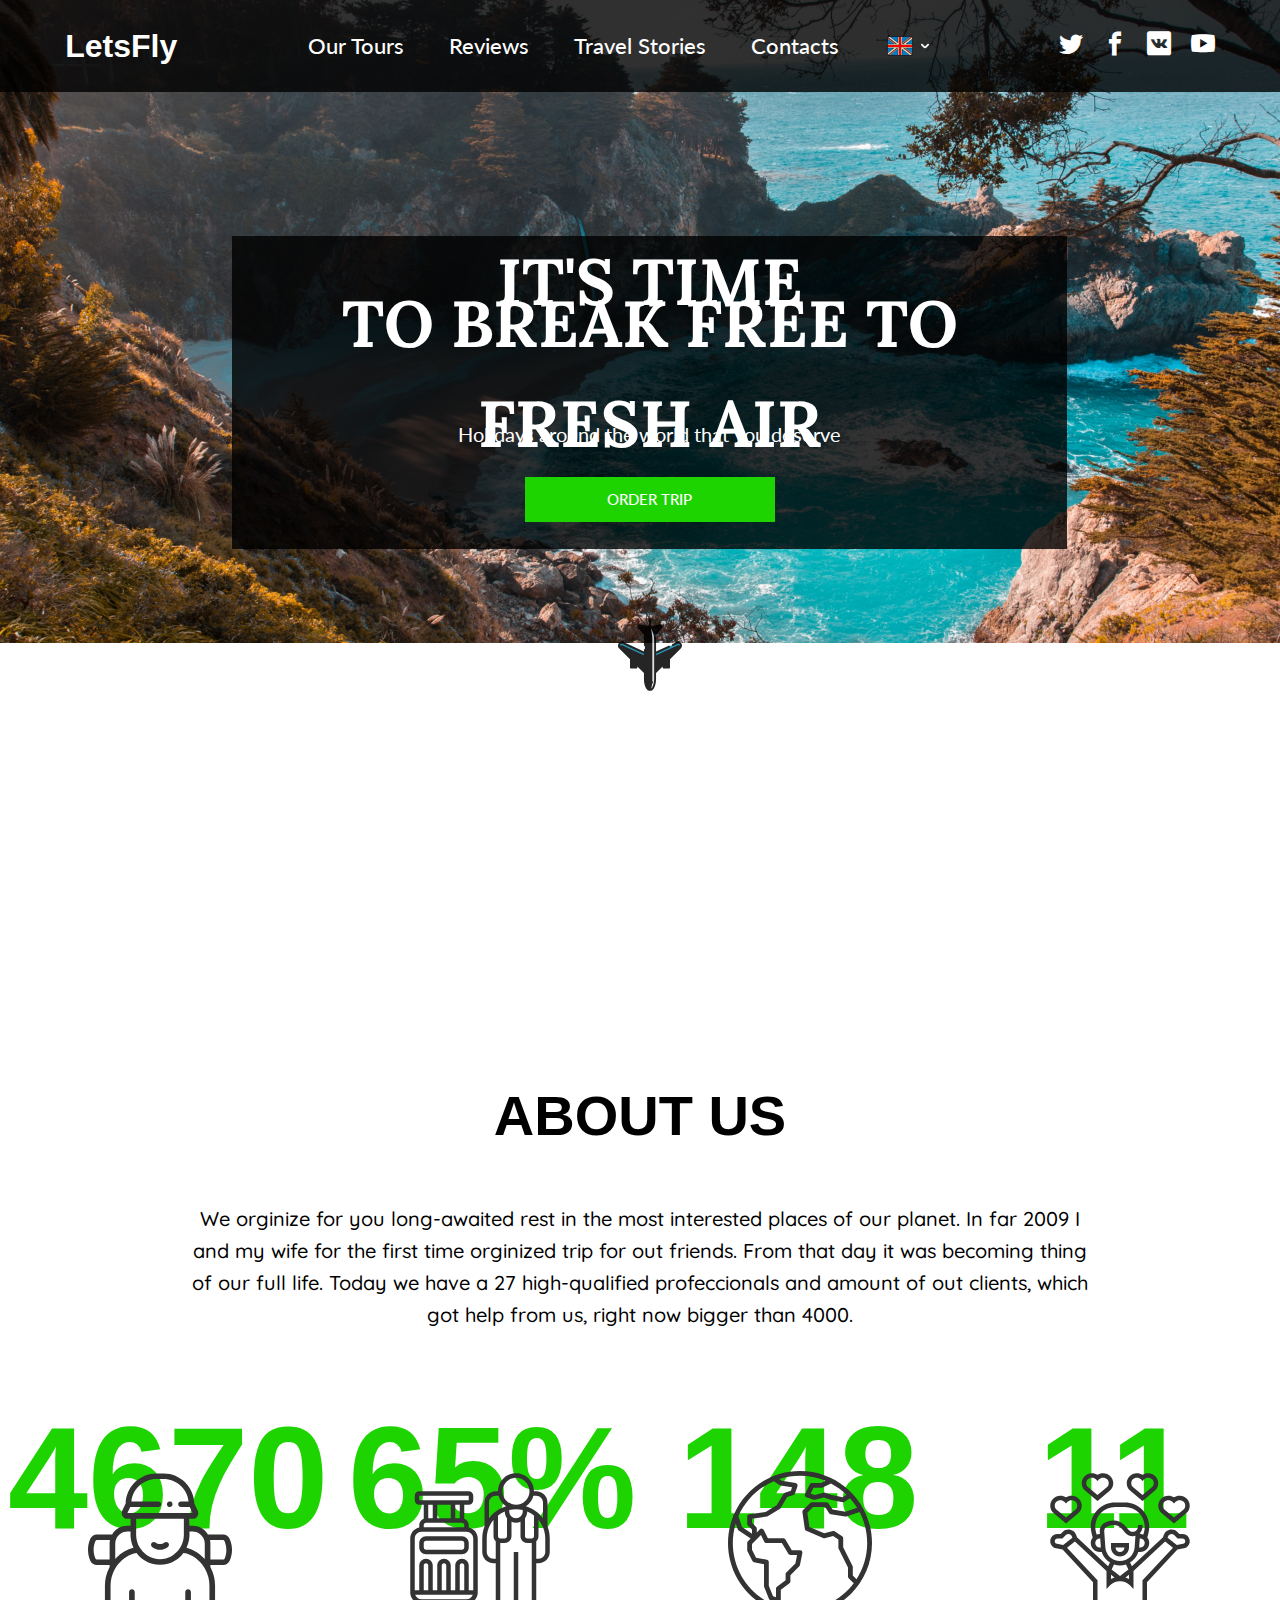
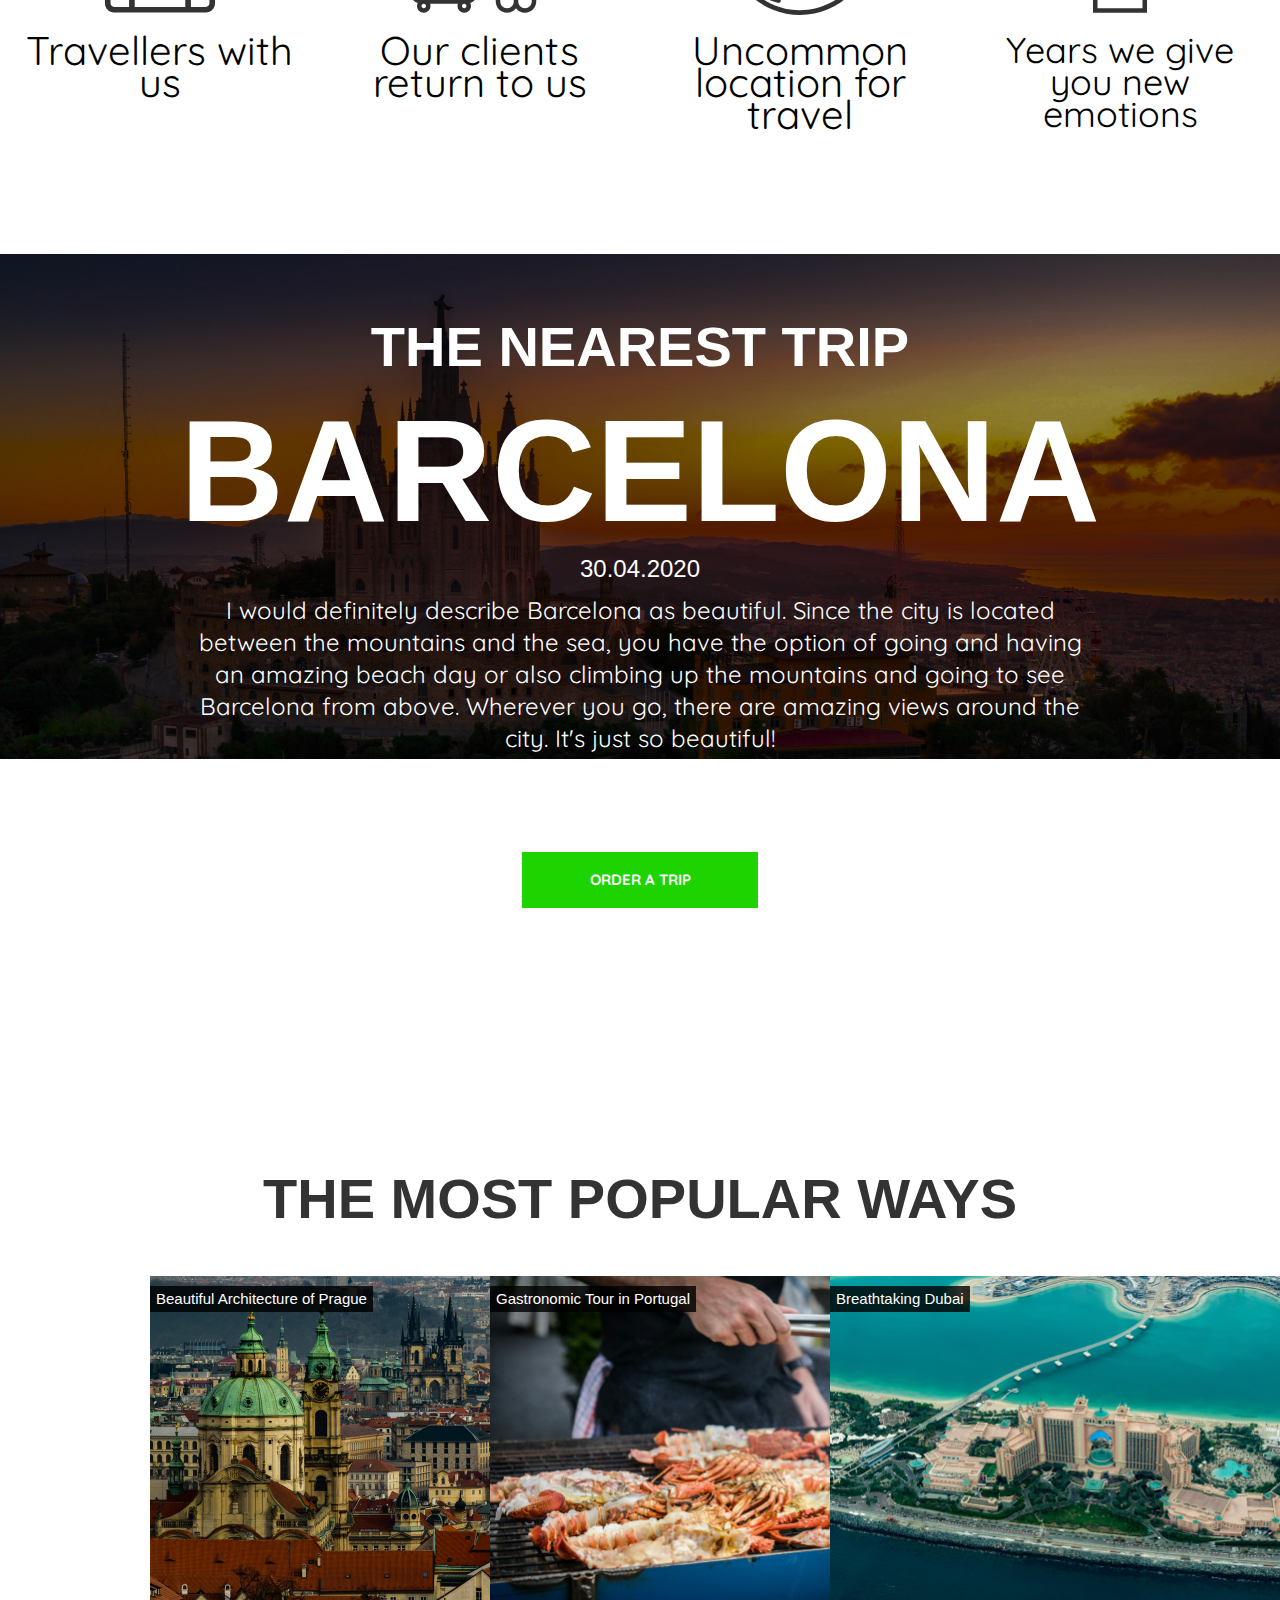
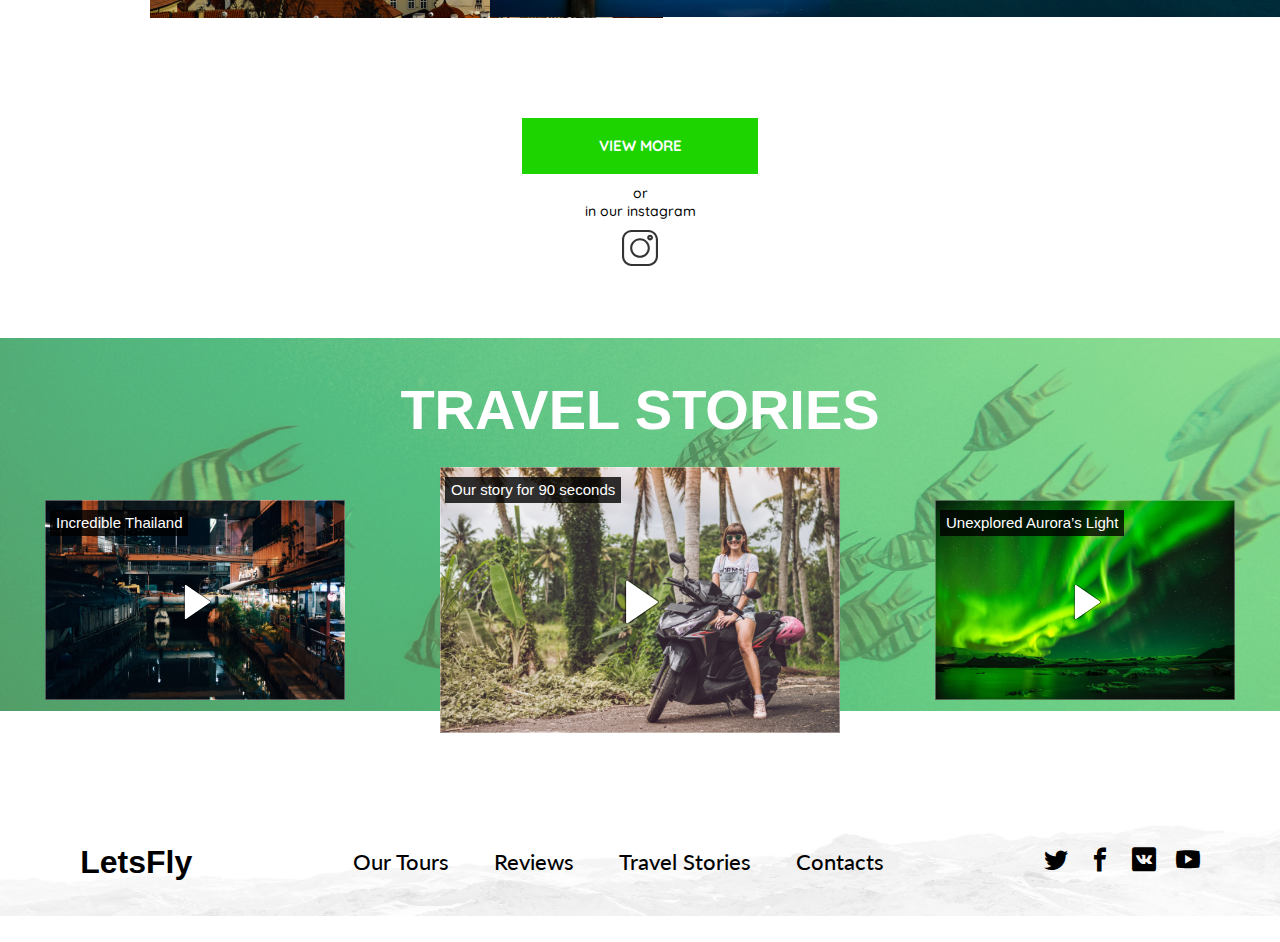
==== commit b3b76f5b: "hw13_2" ====
--- a/index.html
+++ b/index.html
@@ -150,9 +150,9 @@
     <div class="sixth_box_cont">
         <div class="sixth_box_cont title">travel stories</div>
         <div class="sixth_box_cont images">
-            <img src="./imgs/6.2_Img.jpg" alt="6.2" class="images_img1">
-            <img src="./imgs/6.3_Img.jpg" alt="6.3" class="images_img2">
-            <img src="./imgs/6.4_img.jpg" alt="6.4" class="images_img3">
+            <div class="sixth_box_cont_img images_images1"><img src="./imgs/6.2_Img.jpg" alt="6.2" class="images_img1"><p>Incredible Thailand</p><img class="icon1" src="./imgs/6.5_icon_play.svg" alt="icon"></div>
+            <div class="sixth_box_cont_img images_images2"><img src="./imgs/6.3_Img.jpg" alt="6.3" class="images_img2"><p>Our story for 90 seconds</p><img class="icon2" src="./imgs/6.5_icon_play.svg" alt="icon"></div>
+            <div class="sixth_box_cont_img images_images3"><img src="./imgs/6.4_img.jpg" alt="6.4" class="images_img3"><p>Unexplored Aurora’s Light</p><img class="icon3" src="./imgs/6.5_icon_play.svg" alt="icon"></div>
         </div>
     </div>
 </div>
--- a/styles/style.css
+++ b/styles/style.css
@@ -434,6 +434,73 @@
   gap: 95px;
   flex-direction: row;
 }
+.sixth_box_cont .images_images1 {
+  position: relative;
+}
+.sixth_box_cont .images_images1 p {
+  position: absolute;
+  font-family: "RobotoSlab", sans-serif;
+  font-style: normal;
+  font-size: 15px;
+  line-height: 18px;
+  font-weight: 400;
+  padding: 4px 6px;
+  color: #fff;
+  background-color: rgba(0, 0, 0, 0.8);
+  top: 10px;
+  left: 5px;
+}
+.sixth_box_cont .images_images1 .icon1 {
+  position: absolute;
+  left: 45%;
+  top: 50%;
+  transform: translateY(-50%);
+}
+.sixth_box_cont .images_images2 {
+  position: relative;
+}
+.sixth_box_cont .images_images2 p {
+  position: absolute;
+  font-family: "RobotoSlab", sans-serif;
+  font-style: normal;
+  font-size: 15px;
+  line-height: 18px;
+  font-weight: 400;
+  padding: 4px 6px;
+  color: #fff;
+  background-color: rgba(0, 0, 0, 0.8);
+  top: 10px;
+  left: 5px;
+}
+.sixth_box_cont .images_images2 .icon2 {
+  position: absolute;
+  left: 45%;
+  top: 50%;
+  transform: translateY(-50%);
+  height: 45px;
+}
+.sixth_box_cont .images_images3 {
+  position: relative;
+}
+.sixth_box_cont .images_images3 p {
+  position: absolute;
+  font-family: "RobotoSlab", sans-serif;
+  font-style: normal;
+  font-size: 15px;
+  line-height: 18px;
+  font-weight: 400;
+  padding: 4px 6px;
+  color: #fff;
+  background-color: rgba(0, 0, 0, 0.8);
+  top: 10px;
+  left: 5px;
+}
+.sixth_box_cont .images_images3 .icon3 {
+  position: absolute;
+  left: 45%;
+  top: 50%;
+  transform: translateY(-50%);
+}
 .sixth_box_cont .images_img1 {
   width: 300px;
 }
